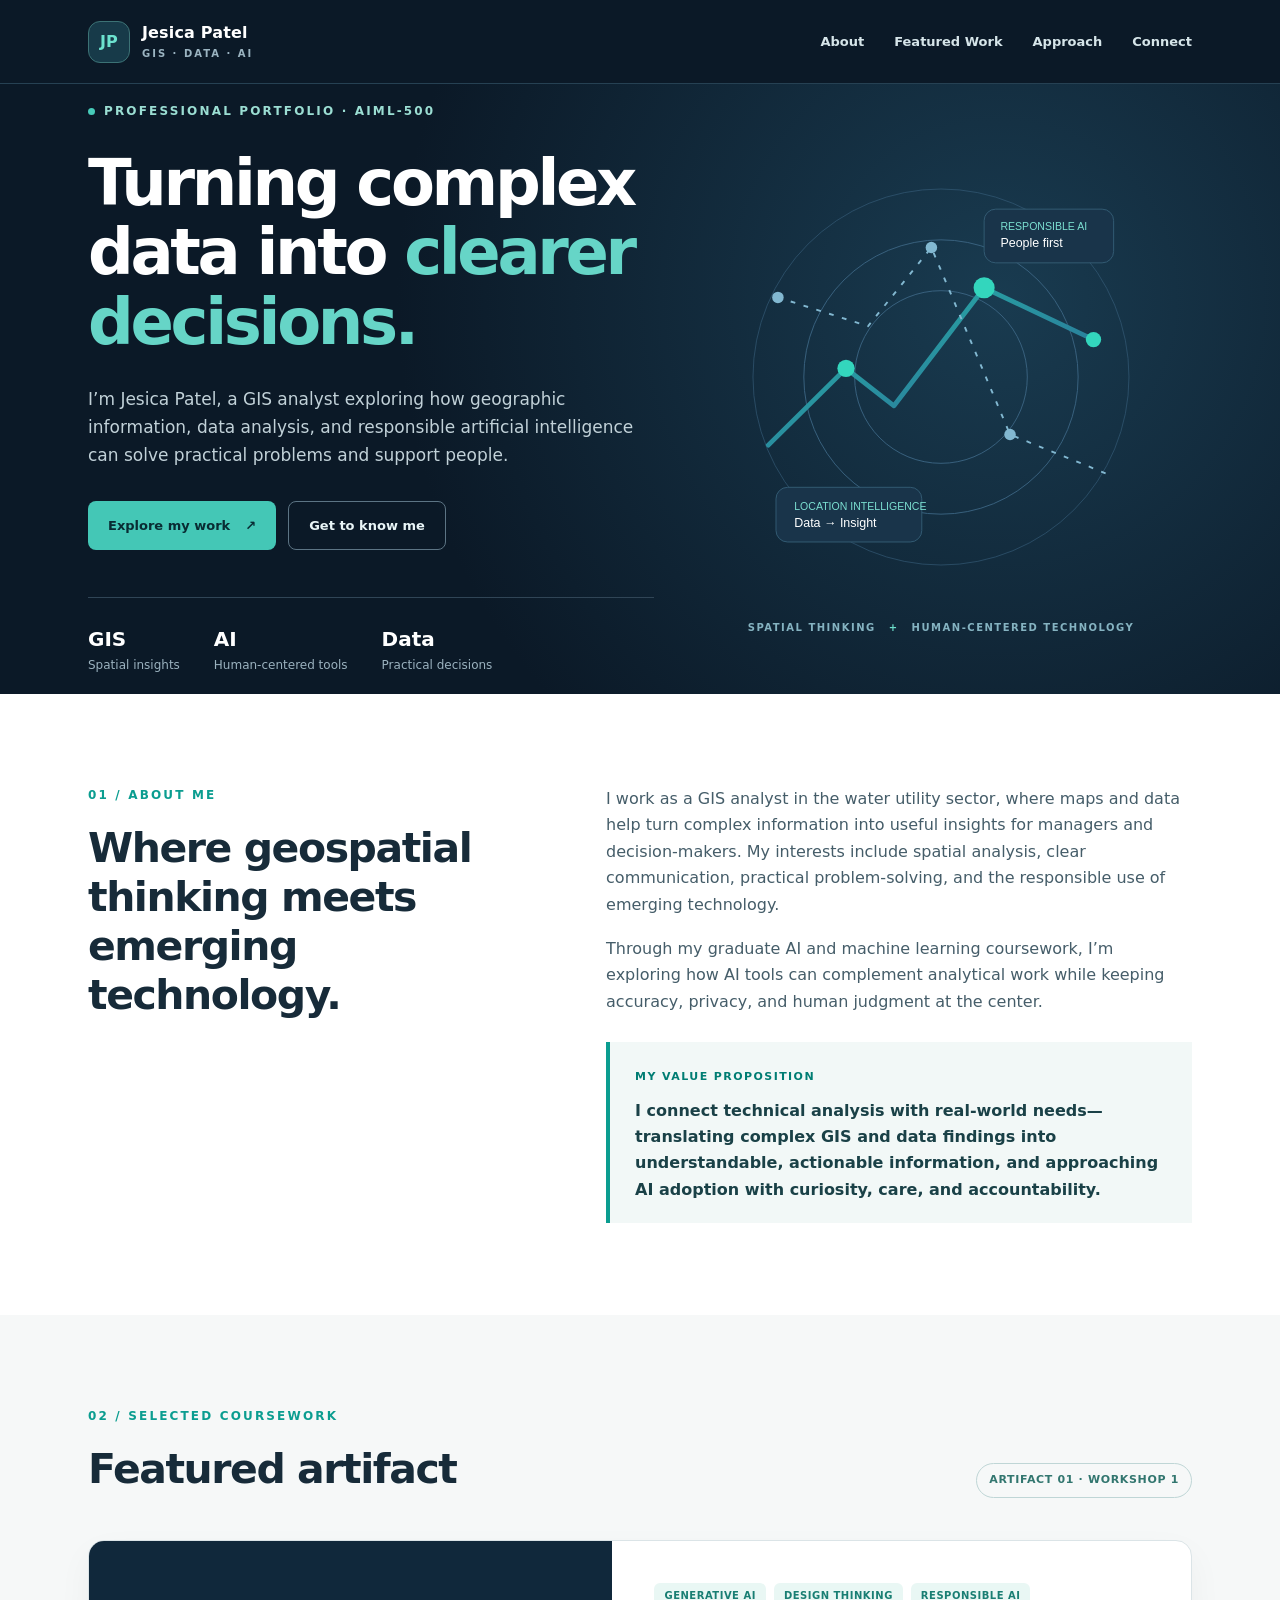
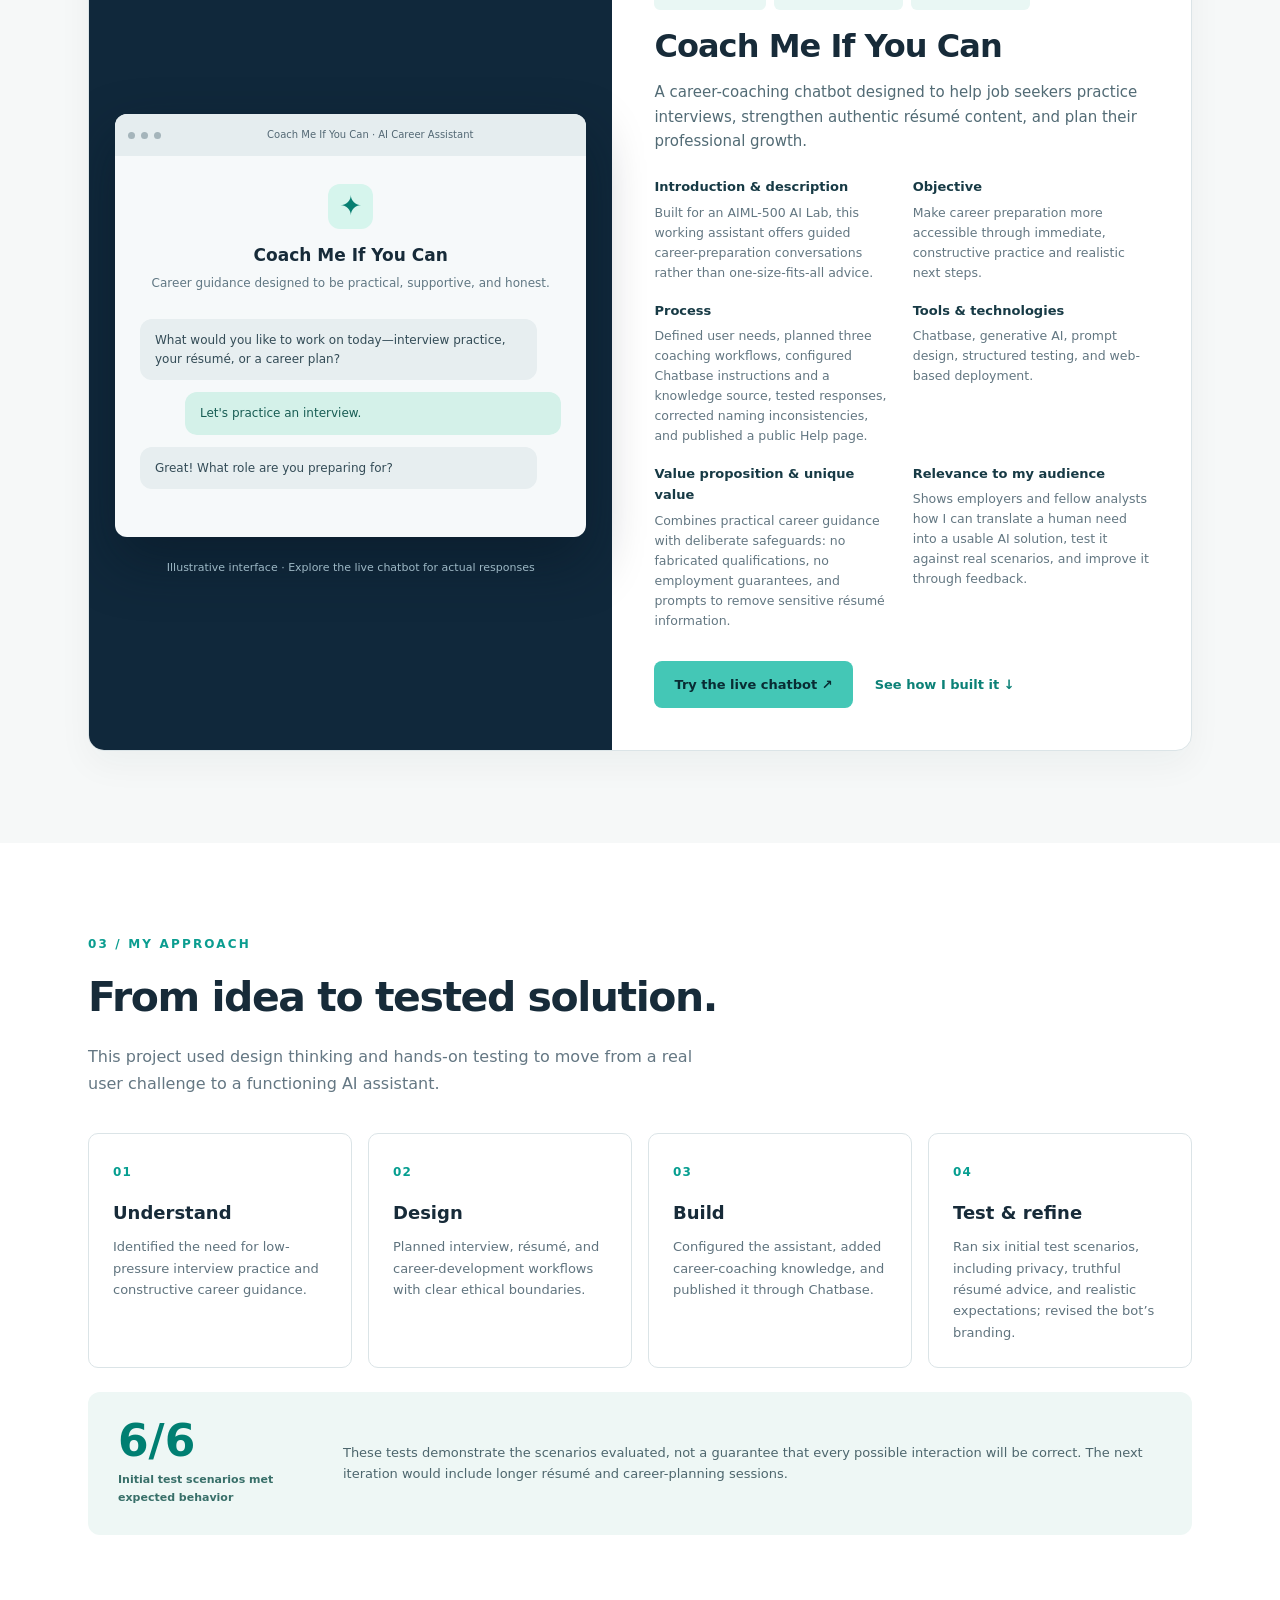
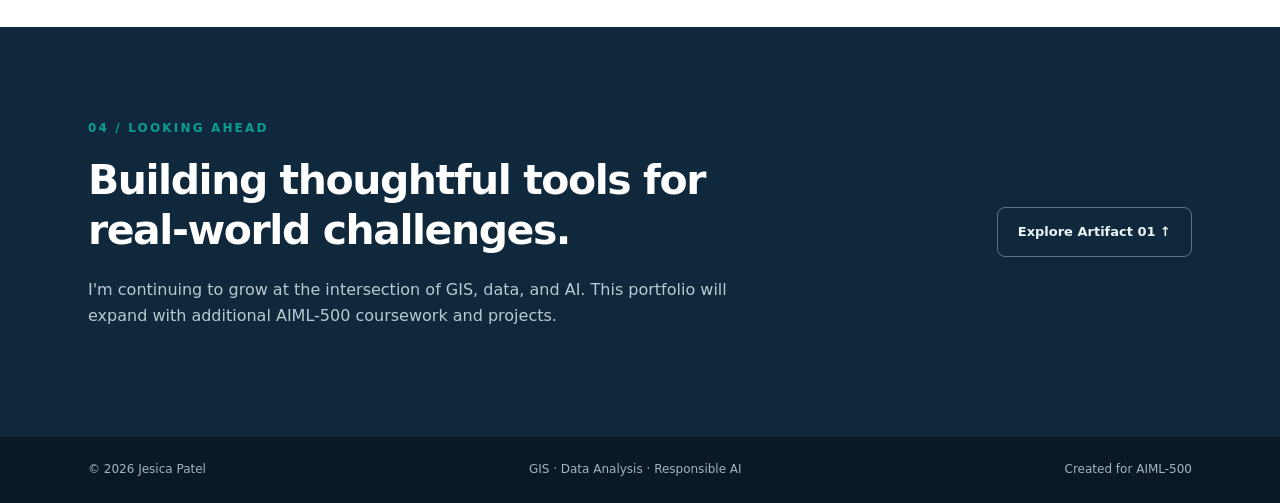
==== index.html @ cdadad2d "Add files via upload" ====
<!doctype html>
<html lang="en">
<head>
  <meta charset="utf-8" />
  <meta name="viewport" content="width=device-width, initial-scale=1" />
  <meta name="description" content="Jesica Patel's professional portfolio showcasing GIS, data analysis, and responsible AI projects." />
  <title>Jesica Patel | GIS & AI Portfolio</title>
  <link rel="stylesheet" href="styles.css" />
</head>
<body>
  <a class="skip" href="#main">Skip to content</a>
  <header class="site-header">
    <div class="container nav-wrap">
      <a class="brand" href="#home" aria-label="Jesica Patel home"><span class="brand-mark">JP</span><span>Jesica Patel<span class="brand-sub">GIS · DATA · AI</span></span></a>
      <nav aria-label="Main navigation"><a href="#about">About</a><a href="#work">Featured Work</a><a href="#approach">Approach</a><a href="#contact">Connect</a></nav>
    </div>
  </header>
  <main id="main">
    <section class="hero" id="home">
      <div class="container hero-grid">
        <div>
          <div class="eyebrow"><span class="dot"></span> PROFESSIONAL PORTFOLIO · AIML-500</div>
          <h1>Turning complex data into <em>clearer decisions.</em></h1>
          <p class="lead">I’m Jesica Patel, a GIS analyst exploring how geographic information, data analysis, and responsible artificial intelligence can solve practical problems and support people.</p>
          <div class="actions"><a class="btn primary" href="#work">Explore my work <span aria-hidden="true">↗</span></a><a class="btn ghost" href="#about">Get to know me</a></div>
          <div class="hero-stats"><div><strong>GIS</strong><span>Spatial insights</span></div><div><strong>AI</strong><span>Human-centered tools</span></div><div><strong>Data</strong><span>Practical decisions</span></div></div>
        </div>
        <div class="hero-art" aria-hidden="true">
          <svg viewBox="0 0 520 490" role="img"><defs><linearGradient id="g" x1="0" y1="0" x2="1" y2="1"><stop stop-color="#27b8a8"/><stop offset="1" stop-color="#2b6596"/></linearGradient></defs><circle cx="260" cy="245" r="196" fill="none" stroke="#3a6380" stroke-width="1" opacity=".6"/><circle cx="260" cy="245" r="143" fill="none" stroke="#3a6380" stroke-width="1"/><circle cx="260" cy="245" r="90" fill="none" stroke="#3a6380" stroke-width="1"/><path d="M80 316 L161 236 L211 275 L305 152 L419 206" fill="none" stroke="url(#g)" stroke-width="5" stroke-linecap="round" stroke-linejoin="round"/><path d="M90 162 L184 192 L250 110 L332 305 L438 348" fill="none" stroke="#82b8d1" stroke-width="2" stroke-dasharray="5 9"/><g fill="#33d6bd"><circle cx="161" cy="236" r="9"/><circle cx="305" cy="152" r="11"/><circle cx="419" cy="206" r="8"/></g><g fill="#82b8d1"><circle cx="90" cy="162" r="6"/><circle cx="250" cy="110" r="6"/><circle cx="332" cy="305" r="6"/></g><rect x="88" y="360" width="152" height="57" rx="12" fill="#19344a" stroke="#345c74"/><text x="107" y="384" fill="#7bdfd1" font-size="11" font-family="sans-serif">LOCATION INTELLIGENCE</text><text x="107" y="401" fill="#fff" font-size="13" font-family="sans-serif">Data → Insight</text><rect x="305" y="70" width="135" height="56" rx="12" fill="#19344a" stroke="#345c74"/><text x="322" y="92" fill="#7bdfd1" font-size="11" font-family="sans-serif">RESPONSIBLE AI</text><text x="322" y="109" fill="#fff" font-size="13" font-family="sans-serif">People first</text></svg>
          <div class="art-caption">SPATIAL THINKING <span>+</span> HUMAN-CENTERED TECHNOLOGY</div>
        </div>
      </div>
    </section>
    <section class="section about" id="about"><div class="container split"><div><p class="section-kicker">01 / ABOUT ME</p><h2>Where geospatial thinking meets emerging technology.</h2></div><div class="body-copy"><p>I work as a GIS analyst in the water utility sector, where maps and data help turn complex information into useful insights for managers and decision-makers. My interests include spatial analysis, clear communication, practical problem-solving, and the responsible use of emerging technology.</p><p>Through my graduate AI and machine learning coursework, I’m exploring how AI tools can complement analytical work while keeping accuracy, privacy, and human judgment at the center.</p><div class="value"><span>MY VALUE PROPOSITION</span><p>I connect technical analysis with real-world needs—translating complex GIS and data findings into understandable, actionable information, and approaching AI adoption with curiosity, care, and accountability.</p></div></div></div></section>
    <section class="section work" id="work"><div class="container"><p class="section-kicker">02 / SELECTED COURSEWORK</p><div class="section-heading"><h2>Featured artifact</h2><span class="small-pill">ARTIFACT 01 · WORKSHOP 1</span></div><article class="project"><div class="project-visual"><div class="project-browser"><div class="browser-bar"><i></i><i></i><i></i><span>Coach Me If You Can · AI Career Assistant</span></div><div class="chat-demo"><div class="bot-icon">✦</div><div class="chat-title">Coach Me If You Can</div><p>Career guidance designed to be practical, supportive, and honest.</p><div class="bubble bot">What would you like to work on today—interview practice, your résumé, or a career plan?</div><div class="bubble user">Let's practice an interview.</div><div class="bubble bot">Great! What role are you preparing for?</div></div></div><div class="visual-note">Illustrative interface · Explore the live chatbot for actual responses</div></div><div class="project-content"><div class="tags"><span>Generative AI</span><span>Design Thinking</span><span>Responsible AI</span></div><h3>Coach Me If You Can</h3><p class="project-lead">A career-coaching chatbot designed to help job seekers practice interviews, strengthen authentic résumé content, and plan their professional growth.</p><div class="details"><div><h4>Introduction & description</h4><p>Built for an AIML-500 AI Lab, this working assistant offers guided career-preparation conversations rather than one-size-fits-all advice.</p></div><div><h4>Objective</h4><p>Make career preparation more accessible through immediate, constructive practice and realistic next steps.</p></div><div><h4>Process</h4><p>Defined user needs, planned three coaching workflows, configured Chatbase instructions and a knowledge source, tested responses, corrected naming inconsistencies, and published a public Help page.</p></div><div><h4>Tools & technologies</h4><p>Chatbase, generative AI, prompt design, structured testing, and web-based deployment.</p></div><div><h4>Value proposition & unique value</h4><p>Combines practical career guidance with deliberate safeguards: no fabricated qualifications, no employment guarantees, and prompts to remove sensitive résumé information.</p></div><div><h4>Relevance to my audience</h4><p>Shows employers and fellow analysts how I can translate a human need into a usable AI solution, test it against real scenarios, and improve it through feedback.</p></div></div><div class="project-actions"><a class="btn primary" href="https://www.chatbase.co/HEnwsdvP9R_OY1_I5MzSU/help" target="_blank" rel="noopener noreferrer">Try the live chatbot ↗</a><a class="text-link" href="#approach">See how I built it ↓</a></div></div></article></div></section>
    <section class="section process" id="approach"><div class="container"><p class="section-kicker">03 / MY APPROACH</p><h2>From idea to tested solution.</h2><p class="intro">This project used design thinking and hands-on testing to move from a real user challenge to a functioning AI assistant.</p><div class="steps"><div><b>01</b><h3>Understand</h3><p>Identified the need for low-pressure interview practice and constructive career guidance.</p></div><div><b>02</b><h3>Design</h3><p>Planned interview, résumé, and career-development workflows with clear ethical boundaries.</p></div><div><b>03</b><h3>Build</h3><p>Configured the assistant, added career-coaching knowledge, and published it through Chatbase.</p></div><div><b>04</b><h3>Test & refine</h3><p>Ran six initial test scenarios, including privacy, truthful résumé advice, and realistic expectations; revised the bot’s branding.</p></div></div><div class="outcome"><div><span class="outcome-number">6/6</span><span class="outcome-label">Initial test scenarios met expected behavior</span></div><p>These tests demonstrate the scenarios evaluated, not a guarantee that every possible interaction will be correct. The next iteration would include longer résumé and career-planning sessions.</p></div></div></section>
    <section class="section contact" id="contact"><div class="container contact-inner"><div><p class="section-kicker">04 / LOOKING AHEAD</p><h2>Building thoughtful tools for real-world challenges.</h2><p>I'm continuing to grow at the intersection of GIS, data, and AI. This portfolio will expand with additional AIML-500 coursework and projects.</p></div><a class="btn ghost light" href="#work">Explore Artifact 01 ↑</a></div></section>
  </main>
  <footer><div class="container footer-inner"><span>© <span id="year">2026</span> Jesica Patel</span><span>GIS · Data Analysis · Responsible AI</span><span>Created for AIML-500</span></div></footer>
  <script src="script.js"></script>
</body>
</html>
---- styles.css ----
:root{--navy:#0b1927;--navy2:#11283a;--ink:#172b39;--muted:#61717c;--teal:#0b9d90;--paper:#f6f8f8;--line:#dbe4e7}*{box-sizing:border-box}html{scroll-behavior:smooth}body{margin:0;font-family:Inter,ui-sans-serif,system-ui,-apple-system,"Segoe UI",sans-serif;color:var(--ink);background:#fff;line-height:1.65}a{color:inherit}a:focus-visible{outline:3px solid #28bfae;outline-offset:4px}.container{max-width:1160px;margin:auto;padding:0 28px}.skip{position:absolute;top:-80px;left:20px;background:#fff;padding:12px;z-index:20}.skip:focus{top:15px}.site-header{background:var(--navy);border-bottom:1px solid #264153;position:sticky;top:0;z-index:10}.nav-wrap{min-height:83px;display:flex;align-items:center;justify-content:space-between;gap:20px}.brand{display:flex;align-items:center;gap:12px;color:#fff;text-decoration:none;font-size:16px;font-weight:750;letter-spacing:.01em;line-height:1.1}.brand-mark{display:grid;place-items:center;width:42px;height:42px;background:#173a49;border:1px solid #3c7275;border-radius:12px;color:#6ce2cf}.brand-sub{display:block;color:#9bb4c1;font-size:10px;letter-spacing:.2em;margin-top:7px}.site-header nav{display:flex;gap:30px}.site-header nav a{color:#d6e5e9;text-decoration:none;font-size:13px;font-weight:600}.site-header nav a:hover{color:#62d7c8}.hero{background:radial-gradient(circle at 78% 35%,#193b50 0%,#0b1927 56%);color:white;overflow:hidden}.hero-grid{display:grid;grid-template-columns:1.06fr .94fr;align-items:center;min-height:610px;gap:36px}.eyebrow,.section-kicker{font-size:12px;font-weight:800;letter-spacing:.18em}.eyebrow{color:#9bded3;display:flex;align-items:center;gap:9px}.dot{width:7px;height:7px;background:#47cbb9;border-radius:50%}.hero h1{font-size:clamp(40px,5vw,68px);letter-spacing:-.052em;line-height:1.09;max-width:670px;margin:27px 0}.hero h1 em{font-style:normal;color:#66d5c7}.lead{font-size:17px;color:#c1d1d8;max-width:580px}.actions{display:flex;flex-wrap:wrap;gap:12px;margin:32px 0 47px}.btn{display:inline-flex;align-items:center;justify-content:center;gap:15px;padding:13px 20px;border-radius:8px;text-decoration:none;font-size:13px;font-weight:800;transition:transform .2s,background .2s}.btn:hover{transform:translateY(-2px)}.primary{background:#44c7b6;color:#092c33}.primary:hover{background:#6fe0d0}.ghost{border:1px solid #5c7484;color:#e9f5f7}.ghost:hover{background:#1d3a4b}.hero-stats{display:flex;gap:34px;border-top:1px solid #304556;padding-top:25px}.hero-stats div{display:flex;flex-direction:column}.hero-stats strong{font-size:20px;color:#fff}.hero-stats span{color:#9bb2bf;font-size:12px}.hero-art{position:relative}.hero-art svg{width:100%;max-height:470px}.art-caption{color:#85b3c1;text-align:center;font-size:10px;letter-spacing:.15em;font-weight:800}.art-caption span{color:#6cddca;margin:0 8px}.section{padding:92px 0}.section-kicker{color:var(--teal);margin:0 0 18px}.section h2{font-size:clamp(30px,3.2vw,44px);line-height:1.2;letter-spacing:-.035em;margin:0 0 22px}.split{display:grid;grid-template-columns:.85fr 1.15fr;gap:85px}.body-copy p{margin:0 0 18px;color:#455d69}.value{border-left:4px solid var(--teal);background:#f2f8f7;padding:20px 25px;margin-top:27px}.value span{font-size:11px;color:#007d73;font-weight:800;letter-spacing:.13em}.value p{font-size:16px;color:#1a4147;font-weight:600;margin:9px 0 0}.work{background:var(--paper)}.section-heading{display:flex;align-items:center;justify-content:space-between;gap:20px;margin-bottom:24px}.small-pill{border:1px solid #bfd6d6;border-radius:100px;padding:7px 12px;font-size:11px;font-weight:800;color:#32766f;letter-spacing:.06em}.project{display:grid;grid-template-columns:.95fr 1.05fr;background:white;border:1px solid var(--line);border-radius:16px;overflow:hidden;box-shadow:0 14px 35px rgba(16,44,57,.045)}.project-visual{background:#10283b;padding:45px 26px;display:flex;flex-direction:column;justify-content:center}.project-browser{background:#f6f9fa;border-radius:12px;overflow:hidden;box-shadow:0 24px 55px #06152277}.browser-bar{background:#e5edef;display:flex;align-items:center;gap:6px;padding:13px}.browser-bar i{width:7px;height:7px;border-radius:50%;background:#a5b5bb}.browser-bar span{margin:auto;font-size:10px;color:#536874}.chat-demo{padding:28px 25px 36px}.bot-icon{background:#d6f5ed;color:#087f72;border-radius:12px;width:45px;height:45px;display:grid;place-items:center;font-size:27px;margin:auto}.chat-title{text-align:center;font-weight:800;font-size:17px;margin-top:12px}.chat-demo>p{text-align:center;font-size:12px;color:#607783;margin:5px 0 25px}.bubble{font-size:12px;line-height:1.55;padding:12px 15px;border-radius:12px;margin-bottom:12px;max-width:95%}.bubble.bot{background:#e7eef0;color:#334b56;margin-right:24px}.bubble.user{background:#d4f1e9;color:#185d54;margin-left:45px}.visual-note{font-size:11px;text-align:center;color:#9db8c5;margin-top:22px}.project-content{padding:42px}.tags{display:flex;flex-wrap:wrap;gap:8px}.tags span{background:#e9f7f4;color:#197e73;padding:5px 10px;border-radius:6px;font-size:10px;font-weight:800;text-transform:uppercase;letter-spacing:.05em}.project h3{font-size:32px;line-height:1.2;margin:17px 0 10px;letter-spacing:-.03em}.project-lead{font-size:15px;color:#526b75}.details{display:grid;grid-template-columns:1fr 1fr;gap:17px 22px;margin:22px 0 30px}.details h4{font-size:13px;margin:0 0 5px;color:#173a45}.details p{font-size:12.5px;line-height:1.6;margin:0;color:#637782}.project-actions{display:flex;align-items:center;gap:22px;flex-wrap:wrap}.text-link{color:#0c8177;font-size:13px;font-weight:800;text-decoration:none}.process{background:#fff}.intro{color:#647783;max-width:640px;margin-bottom:36px}.steps{display:grid;grid-template-columns:repeat(4,1fr);gap:16px}.steps>div{border:1px solid var(--line);border-radius:10px;padding:24px}.steps b{font-size:12px;color:#069e90;letter-spacing:.1em}.steps h3{font-size:18px;margin:14px 0 8px}.steps p{font-size:13px;color:#5f737e;margin:0}.outcome{margin-top:24px;background:#eef7f5;padding:27px 30px;border-radius:12px;display:flex;gap:45px;align-items:center}.outcome>div{min-width:165px;display:flex;flex-direction:column}.outcome-number{font-size:44px;font-weight:850;color:#007f72;line-height:1}.outcome-label{font-size:11px;color:#386f69;font-weight:700;margin-top:8px}.outcome p{margin:0;color:#4d666d;font-size:13px}.contact{background:#10283b;color:#fff}.contact-inner{display:flex;justify-content:space-between;gap:35px;align-items:center}.contact h2{max-width:620px}.contact p:not(.section-kicker){max-width:670px;color:#b6cad4}.light{white-space:nowrap}footer{background:#0b1927;color:#9fb5c0;padding:23px 0;font-size:12px}.footer-inner{display:flex;justify-content:space-between;gap:20px}@media(max-width:950px){.hero-grid,.split,.project{grid-template-columns:1fr}.hero-grid{padding-top:75px;padding-bottom:60px}.hero-art{max-width:550px;margin:auto}.split{gap:20px}.project-visual{min-height:440px}.steps{grid-template-columns:repeat(2,1fr)}}@media(max-width:600px){.container{padding:0 20px}.nav-wrap{flex-direction:column;align-items:flex-start;padding-top:15px;padding-bottom:15px;gap:13px}.site-header nav{gap:17px;flex-wrap:wrap}.site-header nav a{font-size:12px}.hero-grid{padding-top:60px}.hero-stats{gap:20px}.section{padding:65px 0}.section-heading{align-items:flex-start;flex-direction:column}.project-content{padding:27px 22px}.project-visual{padding:30px 16px}.details,.steps{grid-template-columns:1fr}.outcome,.contact-inner{flex-direction:column;align-items:flex-start;gap:16px}.footer-inner{flex-direction:column;gap:5px}.hero-art svg{max-height:320px}}
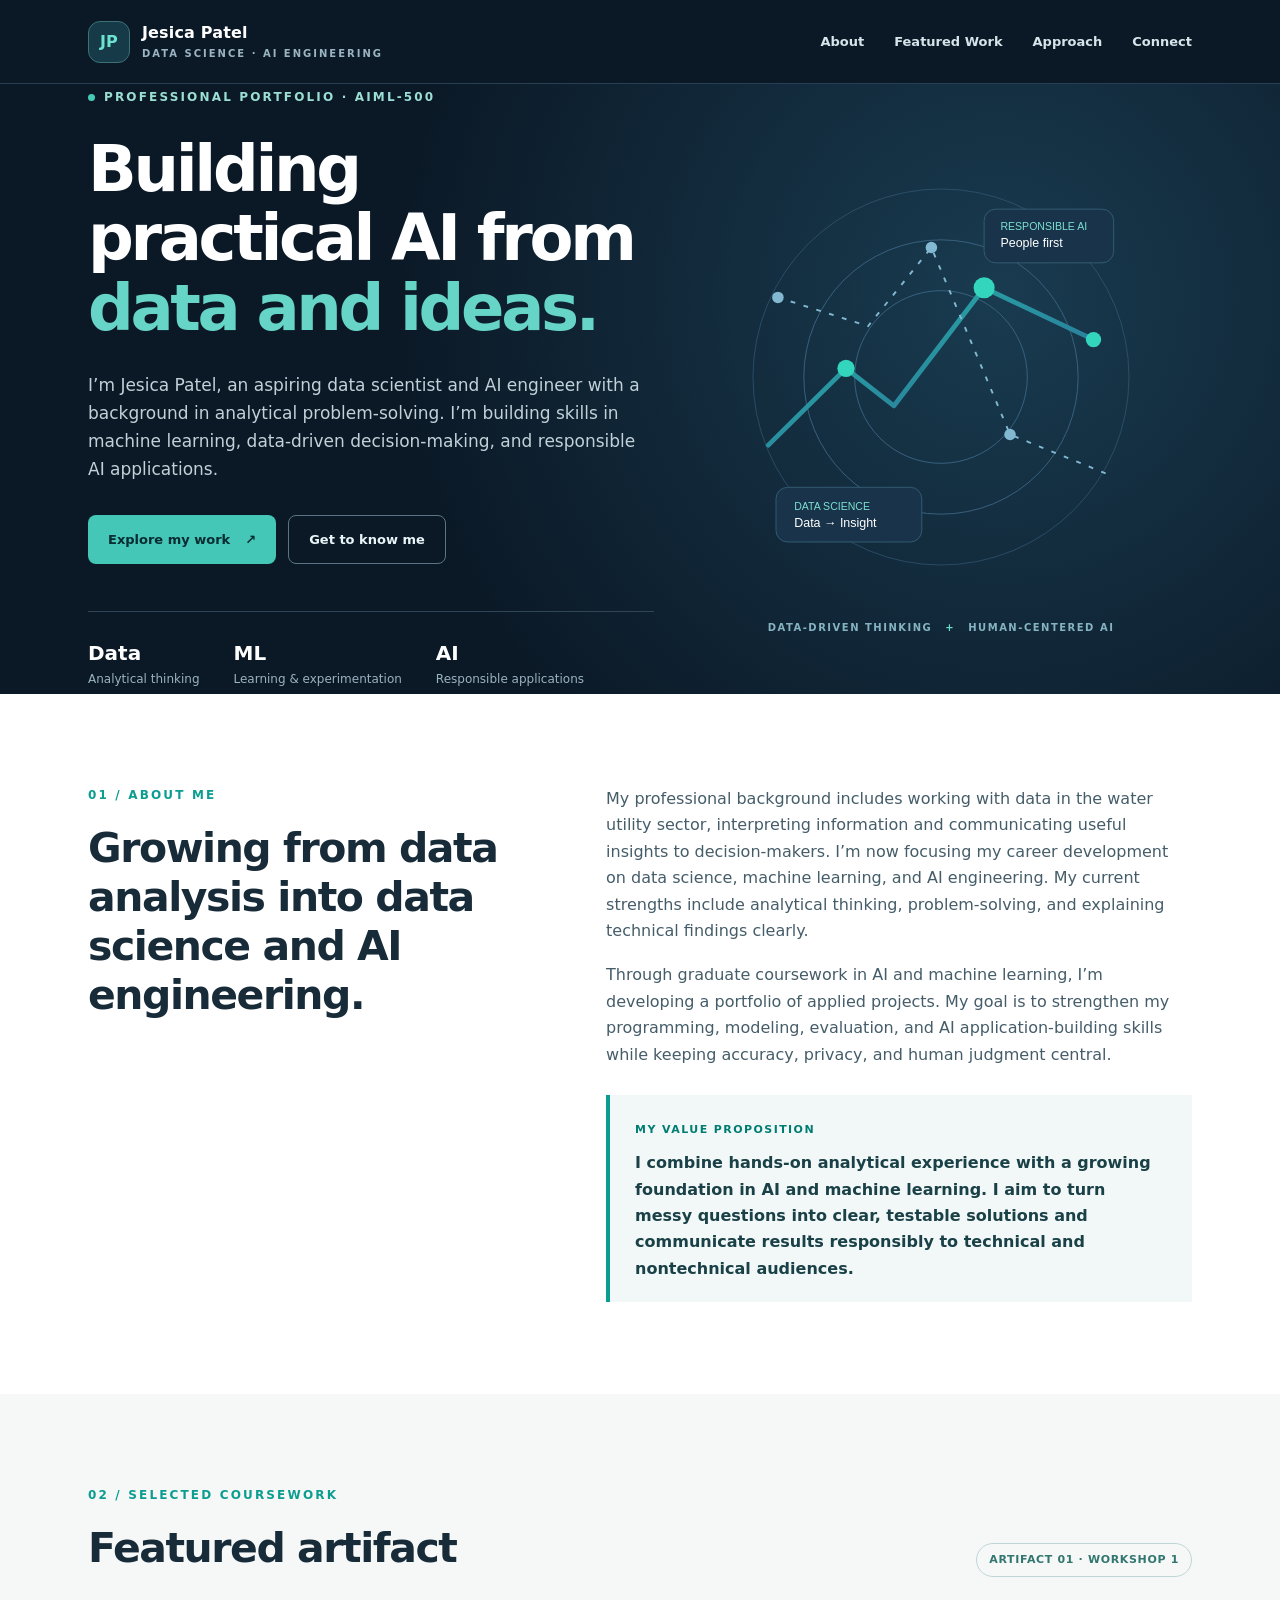
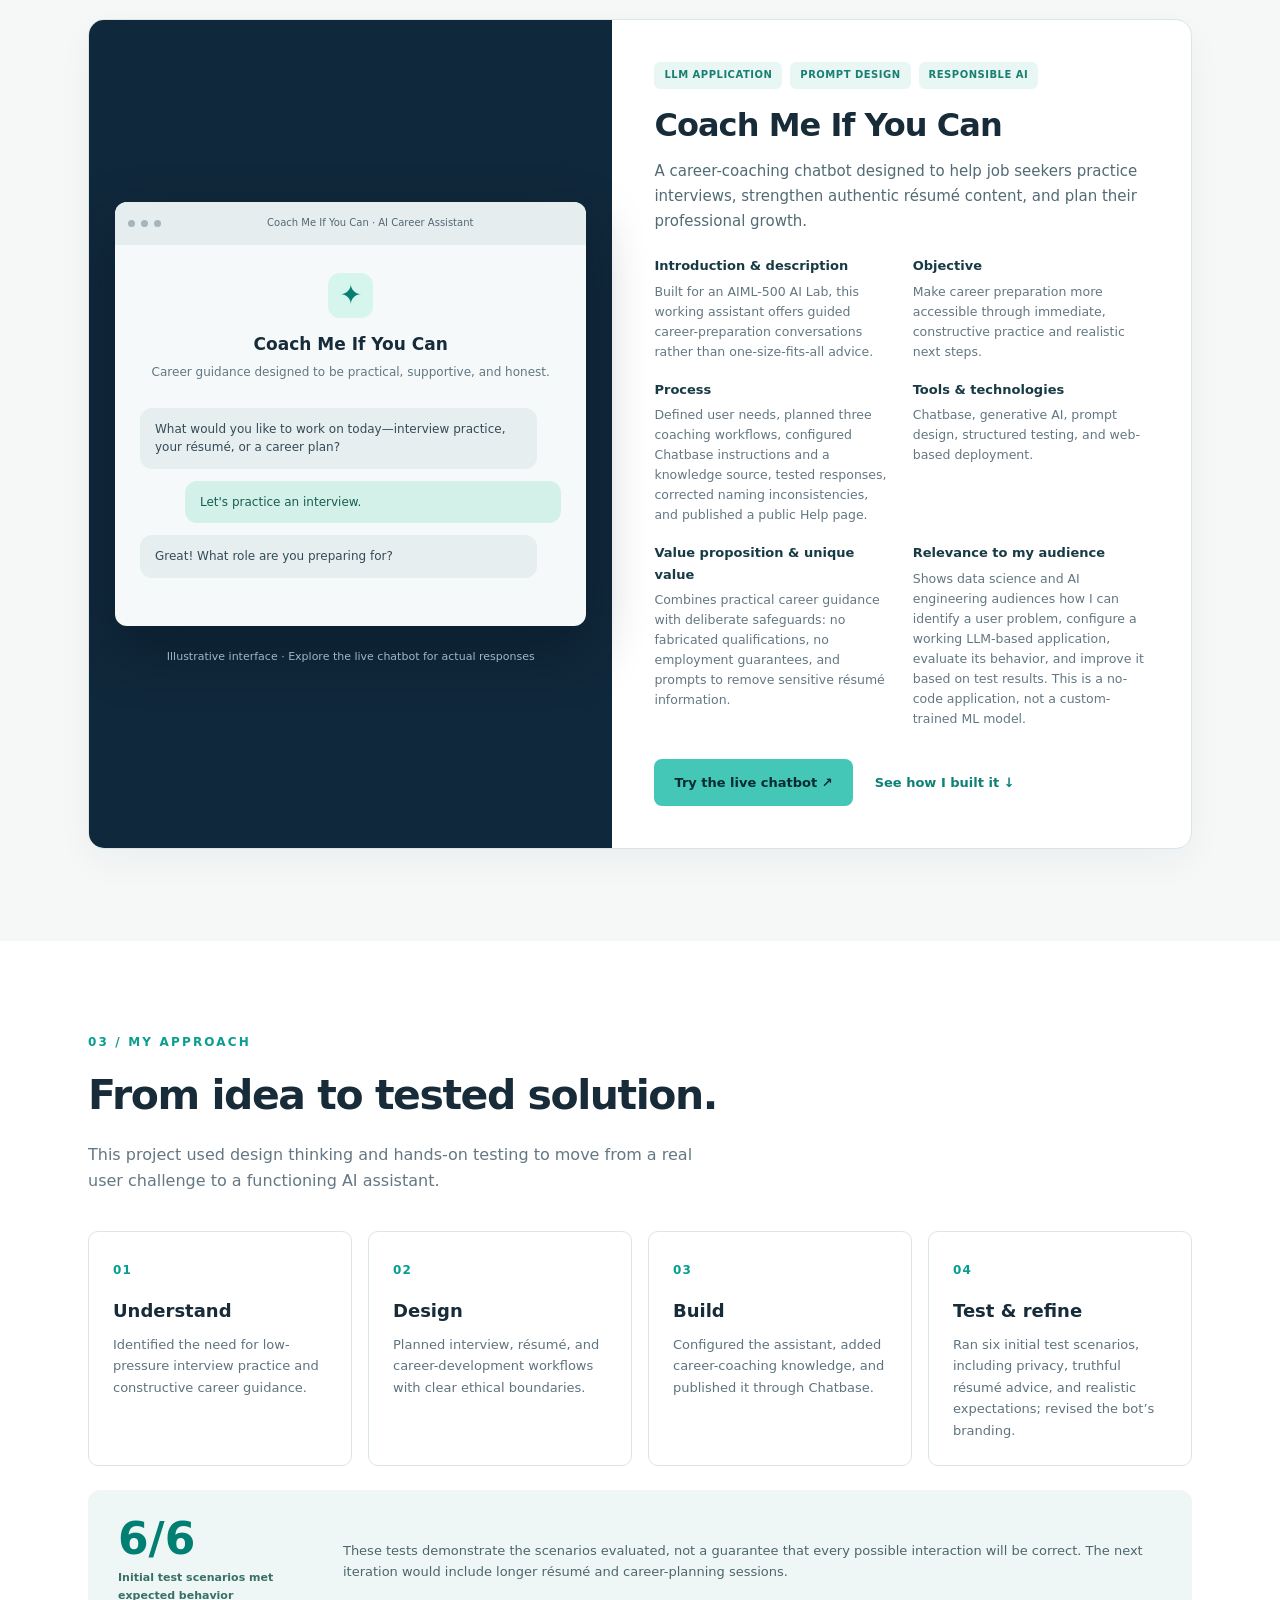
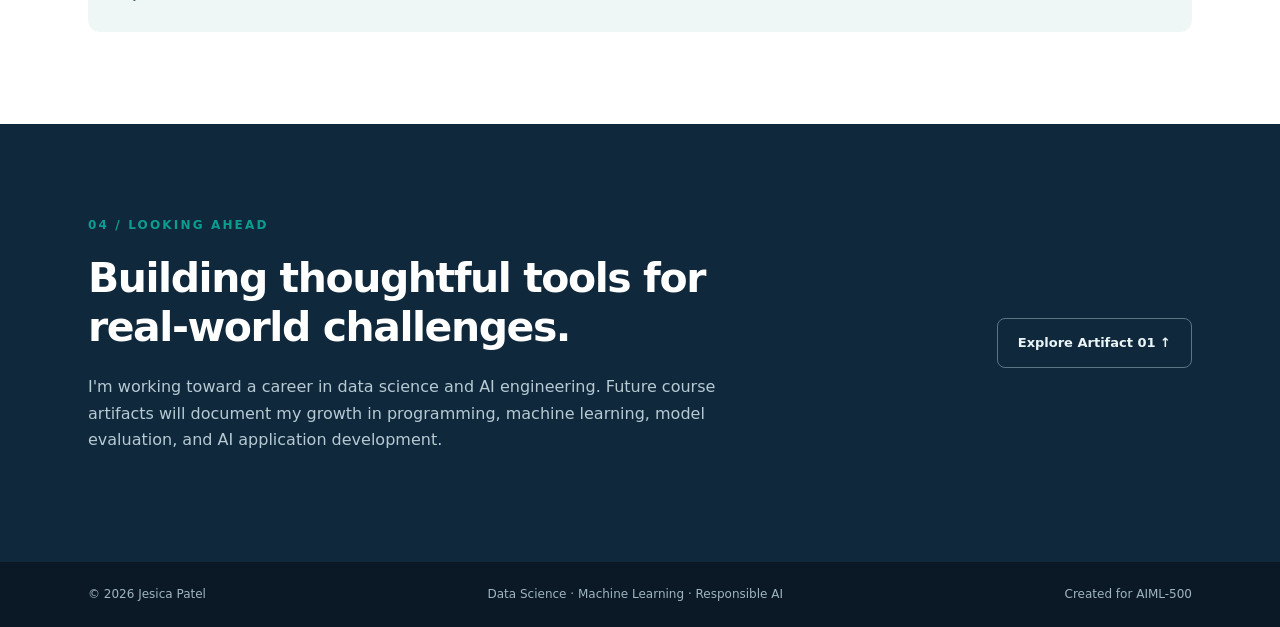
==== commit d065d9d7: "Add files via upload" ====
--- a/index.html
+++ b/index.html
@@ -3,15 +3,15 @@
 <head>
   <meta charset="utf-8" />
   <meta name="viewport" content="width=device-width, initial-scale=1" />
-  <meta name="description" content="Jesica Patel's professional portfolio showcasing GIS, data analysis, and responsible AI projects." />
-  <title>Jesica Patel | GIS & AI Portfolio</title>
+  <meta name="description" content="Jesica Patel's professional portfolio showcasing data science, machine learning, and responsible AI projects." />
+  <title>Jesica Patel | Data Science & AI Portfolio</title>
   <link rel="stylesheet" href="styles.css" />
 </head>
 <body>
   <a class="skip" href="#main">Skip to content</a>
   <header class="site-header">
     <div class="container nav-wrap">
-      <a class="brand" href="#home" aria-label="Jesica Patel home"><span class="brand-mark">JP</span><span>Jesica Patel<span class="brand-sub">GIS · DATA · AI</span></span></a>
+      <a class="brand" href="#home" aria-label="Jesica Patel home"><span class="brand-mark">JP</span><span>Jesica Patel<span class="brand-sub">DATA SCIENCE · AI ENGINEERING</span></span></a>
       <nav aria-label="Main navigation"><a href="#about">About</a><a href="#work">Featured Work</a><a href="#approach">Approach</a><a href="#contact">Connect</a></nav>
     </div>
   </header>
@@ -20,23 +20,23 @@
       <div class="container hero-grid">
         <div>
           <div class="eyebrow"><span class="dot"></span> PROFESSIONAL PORTFOLIO · AIML-500</div>
-          <h1>Turning complex data into <em>clearer decisions.</em></h1>
-          <p class="lead">I’m Jesica Patel, a GIS analyst exploring how geographic information, data analysis, and responsible artificial intelligence can solve practical problems and support people.</p>
+          <h1>Building practical AI from <em>data and ideas.</em></h1>
+          <p class="lead">I’m Jesica Patel, an aspiring data scientist and AI engineer with a background in analytical problem-solving. I’m building skills in machine learning, data-driven decision-making, and responsible AI applications.</p>
           <div class="actions"><a class="btn primary" href="#work">Explore my work <span aria-hidden="true">↗</span></a><a class="btn ghost" href="#about">Get to know me</a></div>
-          <div class="hero-stats"><div><strong>GIS</strong><span>Spatial insights</span></div><div><strong>AI</strong><span>Human-centered tools</span></div><div><strong>Data</strong><span>Practical decisions</span></div></div>
+          <div class="hero-stats"><div><strong>Data</strong><span>Analytical thinking</span></div><div><strong>ML</strong><span>Learning & experimentation</span></div><div><strong>AI</strong><span>Responsible applications</span></div></div>
         </div>
         <div class="hero-art" aria-hidden="true">
-          <svg viewBox="0 0 520 490" role="img"><defs><linearGradient id="g" x1="0" y1="0" x2="1" y2="1"><stop stop-color="#27b8a8"/><stop offset="1" stop-color="#2b6596"/></linearGradient></defs><circle cx="260" cy="245" r="196" fill="none" stroke="#3a6380" stroke-width="1" opacity=".6"/><circle cx="260" cy="245" r="143" fill="none" stroke="#3a6380" stroke-width="1"/><circle cx="260" cy="245" r="90" fill="none" stroke="#3a6380" stroke-width="1"/><path d="M80 316 L161 236 L211 275 L305 152 L419 206" fill="none" stroke="url(#g)" stroke-width="5" stroke-linecap="round" stroke-linejoin="round"/><path d="M90 162 L184 192 L250 110 L332 305 L438 348" fill="none" stroke="#82b8d1" stroke-width="2" stroke-dasharray="5 9"/><g fill="#33d6bd"><circle cx="161" cy="236" r="9"/><circle cx="305" cy="152" r="11"/><circle cx="419" cy="206" r="8"/></g><g fill="#82b8d1"><circle cx="90" cy="162" r="6"/><circle cx="250" cy="110" r="6"/><circle cx="332" cy="305" r="6"/></g><rect x="88" y="360" width="152" height="57" rx="12" fill="#19344a" stroke="#345c74"/><text x="107" y="384" fill="#7bdfd1" font-size="11" font-family="sans-serif">LOCATION INTELLIGENCE</text><text x="107" y="401" fill="#fff" font-size="13" font-family="sans-serif">Data → Insight</text><rect x="305" y="70" width="135" height="56" rx="12" fill="#19344a" stroke="#345c74"/><text x="322" y="92" fill="#7bdfd1" font-size="11" font-family="sans-serif">RESPONSIBLE AI</text><text x="322" y="109" fill="#fff" font-size="13" font-family="sans-serif">People first</text></svg>
-          <div class="art-caption">SPATIAL THINKING <span>+</span> HUMAN-CENTERED TECHNOLOGY</div>
+          <svg viewBox="0 0 520 490" role="img"><defs><linearGradient id="g" x1="0" y1="0" x2="1" y2="1"><stop stop-color="#27b8a8"/><stop offset="1" stop-color="#2b6596"/></linearGradient></defs><circle cx="260" cy="245" r="196" fill="none" stroke="#3a6380" stroke-width="1" opacity=".6"/><circle cx="260" cy="245" r="143" fill="none" stroke="#3a6380" stroke-width="1"/><circle cx="260" cy="245" r="90" fill="none" stroke="#3a6380" stroke-width="1"/><path d="M80 316 L161 236 L211 275 L305 152 L419 206" fill="none" stroke="url(#g)" stroke-width="5" stroke-linecap="round" stroke-linejoin="round"/><path d="M90 162 L184 192 L250 110 L332 305 L438 348" fill="none" stroke="#82b8d1" stroke-width="2" stroke-dasharray="5 9"/><g fill="#33d6bd"><circle cx="161" cy="236" r="9"/><circle cx="305" cy="152" r="11"/><circle cx="419" cy="206" r="8"/></g><g fill="#82b8d1"><circle cx="90" cy="162" r="6"/><circle cx="250" cy="110" r="6"/><circle cx="332" cy="305" r="6"/></g><rect x="88" y="360" width="152" height="57" rx="12" fill="#19344a" stroke="#345c74"/><text x="107" y="384" fill="#7bdfd1" font-size="11" font-family="sans-serif">DATA SCIENCE</text><text x="107" y="401" fill="#fff" font-size="13" font-family="sans-serif">Data → Insight</text><rect x="305" y="70" width="135" height="56" rx="12" fill="#19344a" stroke="#345c74"/><text x="322" y="92" fill="#7bdfd1" font-size="11" font-family="sans-serif">RESPONSIBLE AI</text><text x="322" y="109" fill="#fff" font-size="13" font-family="sans-serif">People first</text></svg>
+          <div class="art-caption">DATA-DRIVEN THINKING <span>+</span> HUMAN-CENTERED AI</div>
         </div>
       </div>
     </section>
-    <section class="section about" id="about"><div class="container split"><div><p class="section-kicker">01 / ABOUT ME</p><h2>Where geospatial thinking meets emerging technology.</h2></div><div class="body-copy"><p>I work as a GIS analyst in the water utility sector, where maps and data help turn complex information into useful insights for managers and decision-makers. My interests include spatial analysis, clear communication, practical problem-solving, and the responsible use of emerging technology.</p><p>Through my graduate AI and machine learning coursework, I’m exploring how AI tools can complement analytical work while keeping accuracy, privacy, and human judgment at the center.</p><div class="value"><span>MY VALUE PROPOSITION</span><p>I connect technical analysis with real-world needs—translating complex GIS and data findings into understandable, actionable information, and approaching AI adoption with curiosity, care, and accountability.</p></div></div></div></section>
-    <section class="section work" id="work"><div class="container"><p class="section-kicker">02 / SELECTED COURSEWORK</p><div class="section-heading"><h2>Featured artifact</h2><span class="small-pill">ARTIFACT 01 · WORKSHOP 1</span></div><article class="project"><div class="project-visual"><div class="project-browser"><div class="browser-bar"><i></i><i></i><i></i><span>Coach Me If You Can · AI Career Assistant</span></div><div class="chat-demo"><div class="bot-icon">✦</div><div class="chat-title">Coach Me If You Can</div><p>Career guidance designed to be practical, supportive, and honest.</p><div class="bubble bot">What would you like to work on today—interview practice, your résumé, or a career plan?</div><div class="bubble user">Let's practice an interview.</div><div class="bubble bot">Great! What role are you preparing for?</div></div></div><div class="visual-note">Illustrative interface · Explore the live chatbot for actual responses</div></div><div class="project-content"><div class="tags"><span>Generative AI</span><span>Design Thinking</span><span>Responsible AI</span></div><h3>Coach Me If You Can</h3><p class="project-lead">A career-coaching chatbot designed to help job seekers practice interviews, strengthen authentic résumé content, and plan their professional growth.</p><div class="details"><div><h4>Introduction & description</h4><p>Built for an AIML-500 AI Lab, this working assistant offers guided career-preparation conversations rather than one-size-fits-all advice.</p></div><div><h4>Objective</h4><p>Make career preparation more accessible through immediate, constructive practice and realistic next steps.</p></div><div><h4>Process</h4><p>Defined user needs, planned three coaching workflows, configured Chatbase instructions and a knowledge source, tested responses, corrected naming inconsistencies, and published a public Help page.</p></div><div><h4>Tools & technologies</h4><p>Chatbase, generative AI, prompt design, structured testing, and web-based deployment.</p></div><div><h4>Value proposition & unique value</h4><p>Combines practical career guidance with deliberate safeguards: no fabricated qualifications, no employment guarantees, and prompts to remove sensitive résumé information.</p></div><div><h4>Relevance to my audience</h4><p>Shows employers and fellow analysts how I can translate a human need into a usable AI solution, test it against real scenarios, and improve it through feedback.</p></div></div><div class="project-actions"><a class="btn primary" href="https://www.chatbase.co/HEnwsdvP9R_OY1_I5MzSU/help" target="_blank" rel="noopener noreferrer">Try the live chatbot ↗</a><a class="text-link" href="#approach">See how I built it ↓</a></div></div></article></div></section>
+    <section class="section about" id="about"><div class="container split"><div><p class="section-kicker">01 / ABOUT ME</p><h2>Growing from data analysis into data science and AI engineering.</h2></div><div class="body-copy"><p>My professional background includes working with data in the water utility sector, interpreting information and communicating useful insights to decision-makers. I’m now focusing my career development on data science, machine learning, and AI engineering. My current strengths include analytical thinking, problem-solving, and explaining technical findings clearly.</p><p>Through graduate coursework in AI and machine learning, I’m developing a portfolio of applied projects. My goal is to strengthen my programming, modeling, evaluation, and AI application-building skills while keeping accuracy, privacy, and human judgment central.</p><div class="value"><span>MY VALUE PROPOSITION</span><p>I combine hands-on analytical experience with a growing foundation in AI and machine learning. I aim to turn messy questions into clear, testable solutions and communicate results responsibly to technical and nontechnical audiences.</p></div></div></div></section>
+    <section class="section work" id="work"><div class="container"><p class="section-kicker">02 / SELECTED COURSEWORK</p><div class="section-heading"><h2>Featured artifact</h2><span class="small-pill">ARTIFACT 01 · WORKSHOP 1</span></div><article class="project"><div class="project-visual"><div class="project-browser"><div class="browser-bar"><i></i><i></i><i></i><span>Coach Me If You Can · AI Career Assistant</span></div><div class="chat-demo"><div class="bot-icon">✦</div><div class="chat-title">Coach Me If You Can</div><p>Career guidance designed to be practical, supportive, and honest.</p><div class="bubble bot">What would you like to work on today—interview practice, your résumé, or a career plan?</div><div class="bubble user">Let's practice an interview.</div><div class="bubble bot">Great! What role are you preparing for?</div></div></div><div class="visual-note">Illustrative interface · Explore the live chatbot for actual responses</div></div><div class="project-content"><div class="tags"><span>LLM Application</span><span>Prompt Design</span><span>Responsible AI</span></div><h3>Coach Me If You Can</h3><p class="project-lead">A career-coaching chatbot designed to help job seekers practice interviews, strengthen authentic résumé content, and plan their professional growth.</p><div class="details"><div><h4>Introduction & description</h4><p>Built for an AIML-500 AI Lab, this working assistant offers guided career-preparation conversations rather than one-size-fits-all advice.</p></div><div><h4>Objective</h4><p>Make career preparation more accessible through immediate, constructive practice and realistic next steps.</p></div><div><h4>Process</h4><p>Defined user needs, planned three coaching workflows, configured Chatbase instructions and a knowledge source, tested responses, corrected naming inconsistencies, and published a public Help page.</p></div><div><h4>Tools & technologies</h4><p>Chatbase, generative AI, prompt design, structured testing, and web-based deployment.</p></div><div><h4>Value proposition & unique value</h4><p>Combines practical career guidance with deliberate safeguards: no fabricated qualifications, no employment guarantees, and prompts to remove sensitive résumé information.</p></div><div><h4>Relevance to my audience</h4><p>Shows data science and AI engineering audiences how I can identify a user problem, configure a working LLM-based application, evaluate its behavior, and improve it based on test results. This is a no-code application, not a custom-trained ML model.</p></div></div><div class="project-actions"><a class="btn primary" href="https://www.chatbase.co/HEnwsdvP9R_OY1_I5MzSU/help" target="_blank" rel="noopener noreferrer">Try the live chatbot ↗</a><a class="text-link" href="#approach">See how I built it ↓</a></div></div></article></div></section>
     <section class="section process" id="approach"><div class="container"><p class="section-kicker">03 / MY APPROACH</p><h2>From idea to tested solution.</h2><p class="intro">This project used design thinking and hands-on testing to move from a real user challenge to a functioning AI assistant.</p><div class="steps"><div><b>01</b><h3>Understand</h3><p>Identified the need for low-pressure interview practice and constructive career guidance.</p></div><div><b>02</b><h3>Design</h3><p>Planned interview, résumé, and career-development workflows with clear ethical boundaries.</p></div><div><b>03</b><h3>Build</h3><p>Configured the assistant, added career-coaching knowledge, and published it through Chatbase.</p></div><div><b>04</b><h3>Test & refine</h3><p>Ran six initial test scenarios, including privacy, truthful résumé advice, and realistic expectations; revised the bot’s branding.</p></div></div><div class="outcome"><div><span class="outcome-number">6/6</span><span class="outcome-label">Initial test scenarios met expected behavior</span></div><p>These tests demonstrate the scenarios evaluated, not a guarantee that every possible interaction will be correct. The next iteration would include longer résumé and career-planning sessions.</p></div></div></section>
-    <section class="section contact" id="contact"><div class="container contact-inner"><div><p class="section-kicker">04 / LOOKING AHEAD</p><h2>Building thoughtful tools for real-world challenges.</h2><p>I'm continuing to grow at the intersection of GIS, data, and AI. This portfolio will expand with additional AIML-500 coursework and projects.</p></div><a class="btn ghost light" href="#work">Explore Artifact 01 ↑</a></div></section>
+    <section class="section contact" id="contact"><div class="container contact-inner"><div><p class="section-kicker">04 / LOOKING AHEAD</p><h2>Building thoughtful tools for real-world challenges.</h2><p>I'm working toward a career in data science and AI engineering. Future course artifacts will document my growth in programming, machine learning, model evaluation, and AI application development.</p></div><a class="btn ghost light" href="#work">Explore Artifact 01 ↑</a></div></section>
   </main>
-  <footer><div class="container footer-inner"><span>© <span id="year">2026</span> Jesica Patel</span><span>GIS · Data Analysis · Responsible AI</span><span>Created for AIML-500</span></div></footer>
+  <footer><div class="container footer-inner"><span>© <span id="year">2026</span> Jesica Patel</span><span>Data Science · Machine Learning · Responsible AI</span><span>Created for AIML-500</span></div></footer>
   <script src="script.js"></script>
 </body>
 </html>
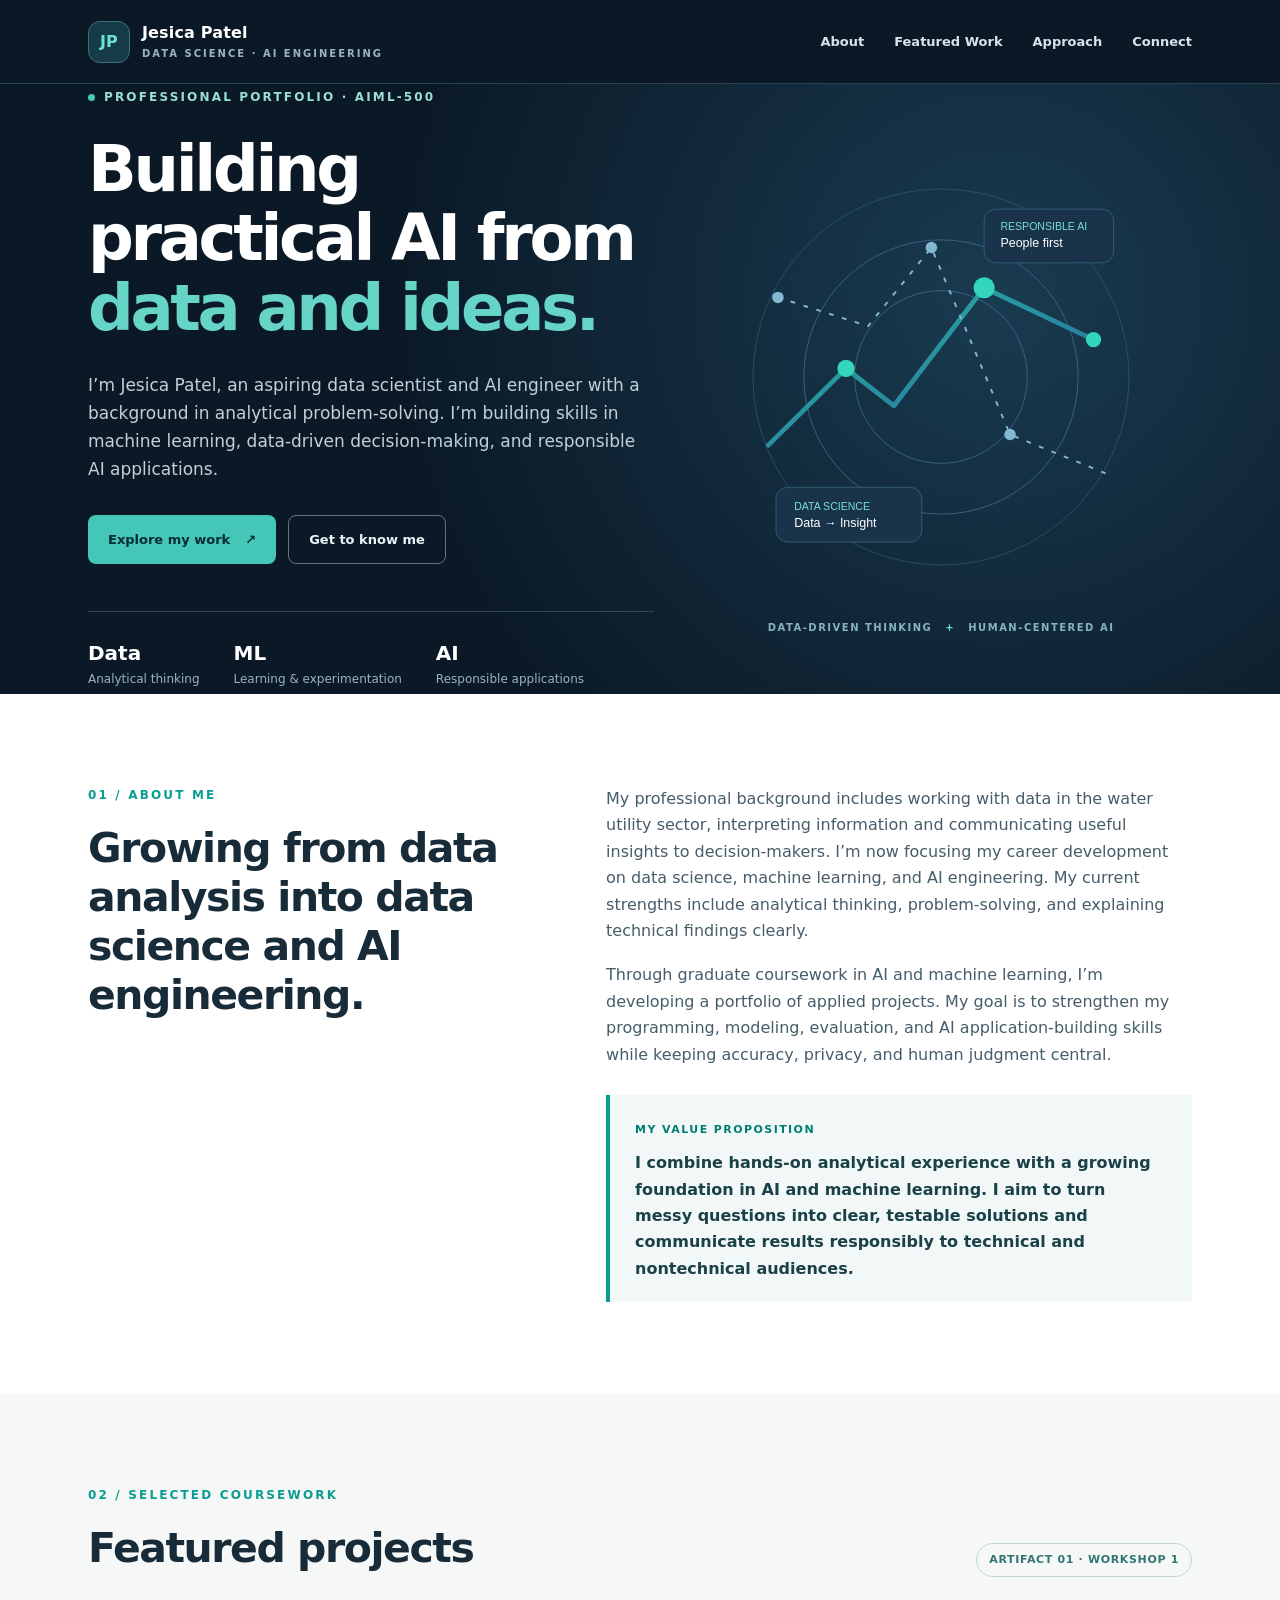
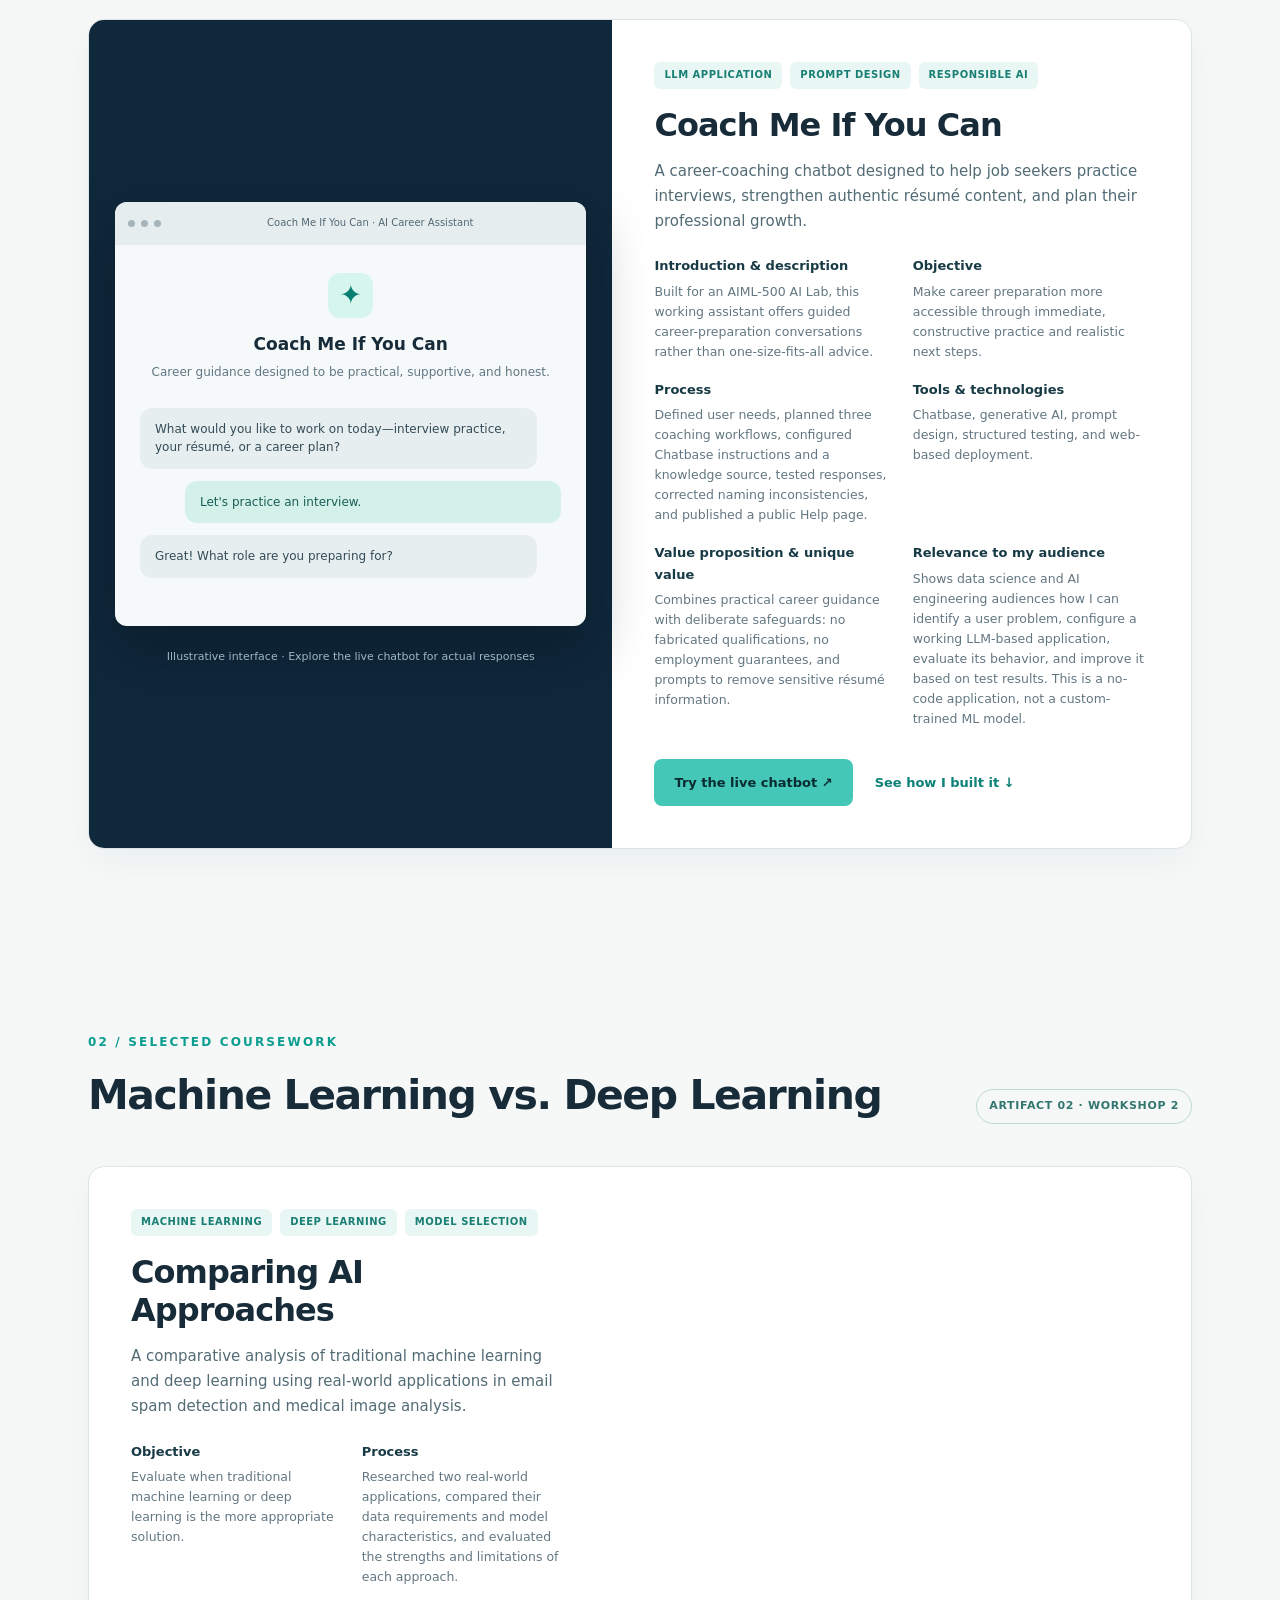
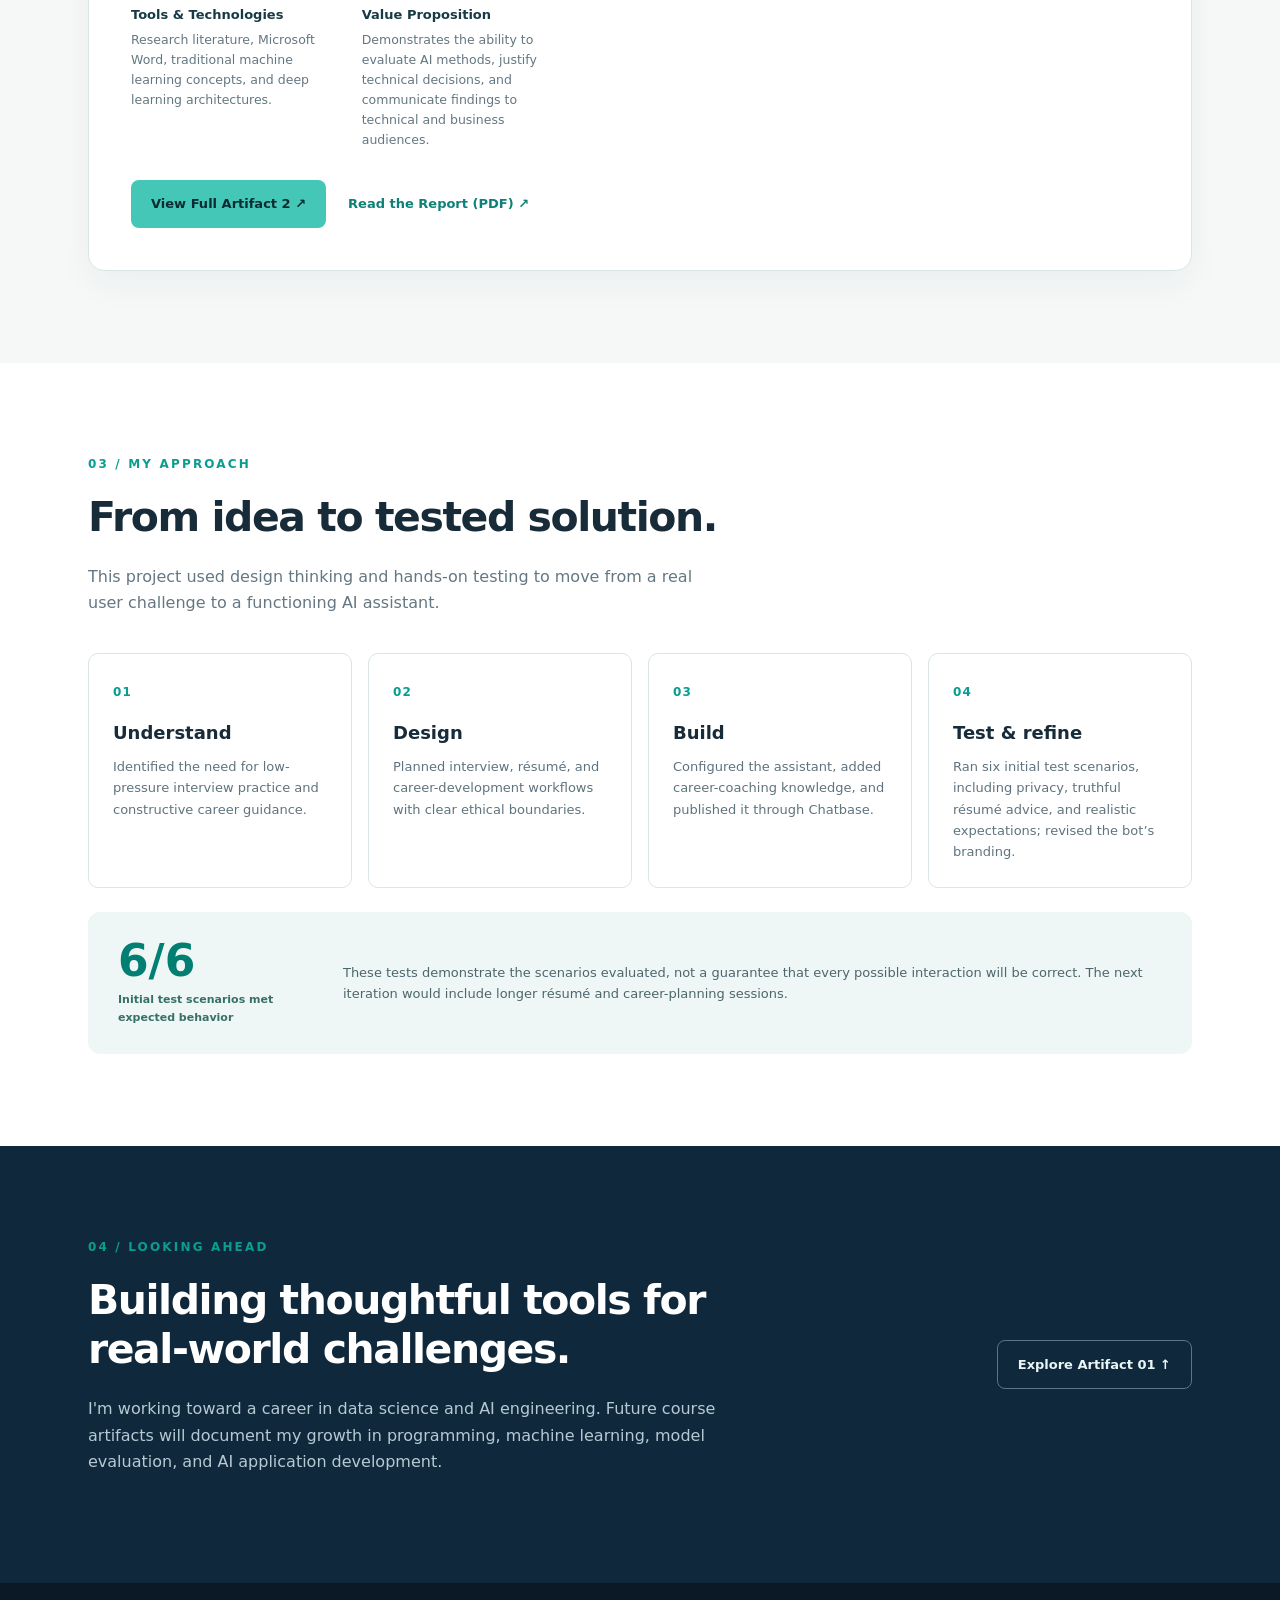
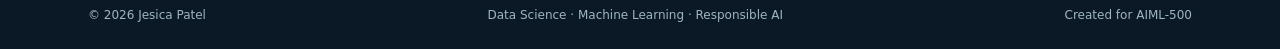
==== commit cc45aa33: "Update index.html" ====
--- a/index.html
+++ b/index.html
@@ -32,7 +32,90 @@
       </div>
     </section>
     <section class="section about" id="about"><div class="container split"><div><p class="section-kicker">01 / ABOUT ME</p><h2>Growing from data analysis into data science and AI engineering.</h2></div><div class="body-copy"><p>My professional background includes working with data in the water utility sector, interpreting information and communicating useful insights to decision-makers. I’m now focusing my career development on data science, machine learning, and AI engineering. My current strengths include analytical thinking, problem-solving, and explaining technical findings clearly.</p><p>Through graduate coursework in AI and machine learning, I’m developing a portfolio of applied projects. My goal is to strengthen my programming, modeling, evaluation, and AI application-building skills while keeping accuracy, privacy, and human judgment central.</p><div class="value"><span>MY VALUE PROPOSITION</span><p>I combine hands-on analytical experience with a growing foundation in AI and machine learning. I aim to turn messy questions into clear, testable solutions and communicate results responsibly to technical and nontechnical audiences.</p></div></div></div></section>
-    <section class="section work" id="work"><div class="container"><p class="section-kicker">02 / SELECTED COURSEWORK</p><div class="section-heading"><h2>Featured artifact</h2><span class="small-pill">ARTIFACT 01 · WORKSHOP 1</span></div><article class="project"><div class="project-visual"><div class="project-browser"><div class="browser-bar"><i></i><i></i><i></i><span>Coach Me If You Can · AI Career Assistant</span></div><div class="chat-demo"><div class="bot-icon">✦</div><div class="chat-title">Coach Me If You Can</div><p>Career guidance designed to be practical, supportive, and honest.</p><div class="bubble bot">What would you like to work on today—interview practice, your résumé, or a career plan?</div><div class="bubble user">Let's practice an interview.</div><div class="bubble bot">Great! What role are you preparing for?</div></div></div><div class="visual-note">Illustrative interface · Explore the live chatbot for actual responses</div></div><div class="project-content"><div class="tags"><span>LLM Application</span><span>Prompt Design</span><span>Responsible AI</span></div><h3>Coach Me If You Can</h3><p class="project-lead">A career-coaching chatbot designed to help job seekers practice interviews, strengthen authentic résumé content, and plan their professional growth.</p><div class="details"><div><h4>Introduction & description</h4><p>Built for an AIML-500 AI Lab, this working assistant offers guided career-preparation conversations rather than one-size-fits-all advice.</p></div><div><h4>Objective</h4><p>Make career preparation more accessible through immediate, constructive practice and realistic next steps.</p></div><div><h4>Process</h4><p>Defined user needs, planned three coaching workflows, configured Chatbase instructions and a knowledge source, tested responses, corrected naming inconsistencies, and published a public Help page.</p></div><div><h4>Tools & technologies</h4><p>Chatbase, generative AI, prompt design, structured testing, and web-based deployment.</p></div><div><h4>Value proposition & unique value</h4><p>Combines practical career guidance with deliberate safeguards: no fabricated qualifications, no employment guarantees, and prompts to remove sensitive résumé information.</p></div><div><h4>Relevance to my audience</h4><p>Shows data science and AI engineering audiences how I can identify a user problem, configure a working LLM-based application, evaluate its behavior, and improve it based on test results. This is a no-code application, not a custom-trained ML model.</p></div></div><div class="project-actions"><a class="btn primary" href="https://www.chatbase.co/HEnwsdvP9R_OY1_I5MzSU/help" target="_blank" rel="noopener noreferrer">Try the live chatbot ↗</a><a class="text-link" href="#approach">See how I built it ↓</a></div></div></article></div></section>
+    <section class="section work" id="work"><div class="container"><p class="section-kicker">02 / SELECTED COURSEWORK</p><div class="section-heading"><h2>Featured projects</h2><span class="small-pill">ARTIFACT 01 · WORKSHOP 1</span></div><article class="project"><div class="project-visual"><div class="project-browser"><div class="browser-bar"><i></i><i></i><i></i><span>Coach Me If You Can · AI Career Assistant</span></div><div class="chat-demo"><div class="bot-icon">✦</div><div class="chat-title">Coach Me If You Can</div><p>Career guidance designed to be practical, supportive, and honest.</p><div class="bubble bot">What would you like to work on today—interview practice, your résumé, or a career plan?</div><div class="bubble user">Let's practice an interview.</div><div class="bubble bot">Great! What role are you preparing for?</div></div></div><div class="visual-note">Illustrative interface · Explore the live chatbot for actual responses</div></div><div class="project-content"><div class="tags"><span>LLM Application</span><span>Prompt Design</span><span>Responsible AI</span></div><h3>Coach Me If You Can</h3><p class="project-lead">A career-coaching chatbot designed to help job seekers practice interviews, strengthen authentic résumé content, and plan their professional growth.</p><div class="details"><div><h4>Introduction & description</h4><p>Built for an AIML-500 AI Lab, this working assistant offers guided career-preparation conversations rather than one-size-fits-all advice.</p></div><div><h4>Objective</h4><p>Make career preparation more accessible through immediate, constructive practice and realistic next steps.</p></div><div><h4>Process</h4><p>Defined user needs, planned three coaching workflows, configured Chatbase instructions and a knowledge source, tested responses, corrected naming inconsistencies, and published a public Help page.</p></div><div><h4>Tools & technologies</h4><p>Chatbase, generative AI, prompt design, structured testing, and web-based deployment.</p></div><div><h4>Value proposition & unique value</h4><p>Combines practical career guidance with deliberate safeguards: no fabricated qualifications, no employment guarantees, and prompts to remove sensitive résumé information.</p></div><div><h4>Relevance to my audience</h4><p>Shows data science and AI engineering audiences how I can identify a user problem, configure a working LLM-based application, evaluate its behavior, and improve it based on test results. This is a no-code application, not a custom-trained ML model.</p></div></div><div class="project-actions"><a class="btn primary" href="https://www.chatbase.co/HEnwsdvP9R_OY1_l5MzSU/help" target="_blank" rel="noopener noreferrer">Try the live chatbot ↗</a><a class="text-link" href="#approach">See how I built it ↓</a></div></div></article></div></section>
+    
+<!-- ARTIFACT 2: MACHINE LEARNING VS. DEEP LEARNING -->
+<section class="section work" id="artifact-2">
+  <div class="container">
+    <p class="section-kicker">02 / SELECTED COURSEWORK</p>
+
+    <div class="section-heading">
+      <h2>Machine Learning vs. Deep Learning</h2>
+      <span class="small-pill">ARTIFACT 02 · WORKSHOP 2</span>
+    </div>
+
+    <article class="project">
+      <div class="project-content">
+        <div class="tags">
+          <span>Machine Learning</span>
+          <span>Deep Learning</span>
+          <span>Model Selection</span>
+        </div>
+
+        <h3>Comparing AI Approaches</h3>
+
+        <p class="project-lead">
+          A comparative analysis of traditional machine learning
+          and deep learning using real-world applications in
+          email spam detection and medical image analysis.
+        </p>
+
+        <div class="details">
+          <div>
+            <h4>Objective</h4>
+            <p>
+              Evaluate when traditional machine learning or deep
+              learning is the more appropriate solution.
+            </p>
+          </div>
+
+          <div>
+            <h4>Process</h4>
+            <p>
+              Researched two real-world applications, compared
+              their data requirements and model characteristics,
+              and evaluated the strengths and limitations
+              of each approach.
+            </p>
+          </div>
+
+          <div>
+            <h4>Tools &amp; Technologies</h4>
+            <p>
+              Research literature, Microsoft Word, traditional
+              machine learning concepts, and deep learning
+              architectures.
+            </p>
+          </div>
+
+          <div>
+            <h4>Value Proposition</h4>
+            <p>
+              Demonstrates the ability to evaluate AI methods,
+              justify technical decisions, and communicate
+              findings to technical and business audiences.
+            </p>
+          </div>
+        </div>
+
+        <div class="project-actions">
+          <a class="btn primary"
+             href="./artifact-2.html">
+            View Full Artifact 2 ↗
+          </a>
+
+          <a class="text-link"
+             href="./AIML500_ML_vs_DL_Rubric_Revised.pdf"
+             target="_blank"
+             rel="noopener noreferrer">
+            Read the Report (PDF) ↗
+          </a>
+        </div>
+      </div>
+    </article>
+  </div>
+</section>
+
     <section class="section process" id="approach"><div class="container"><p class="section-kicker">03 / MY APPROACH</p><h2>From idea to tested solution.</h2><p class="intro">This project used design thinking and hands-on testing to move from a real user challenge to a functioning AI assistant.</p><div class="steps"><div><b>01</b><h3>Understand</h3><p>Identified the need for low-pressure interview practice and constructive career guidance.</p></div><div><b>02</b><h3>Design</h3><p>Planned interview, résumé, and career-development workflows with clear ethical boundaries.</p></div><div><b>03</b><h3>Build</h3><p>Configured the assistant, added career-coaching knowledge, and published it through Chatbase.</p></div><div><b>04</b><h3>Test & refine</h3><p>Ran six initial test scenarios, including privacy, truthful résumé advice, and realistic expectations; revised the bot’s branding.</p></div></div><div class="outcome"><div><span class="outcome-number">6/6</span><span class="outcome-label">Initial test scenarios met expected behavior</span></div><p>These tests demonstrate the scenarios evaluated, not a guarantee that every possible interaction will be correct. The next iteration would include longer résumé and career-planning sessions.</p></div></div></section>
     <section class="section contact" id="contact"><div class="container contact-inner"><div><p class="section-kicker">04 / LOOKING AHEAD</p><h2>Building thoughtful tools for real-world challenges.</h2><p>I'm working toward a career in data science and AI engineering. Future course artifacts will document my growth in programming, machine learning, model evaluation, and AI application development.</p></div><a class="btn ghost light" href="#work">Explore Artifact 01 ↑</a></div></section>
   </main>
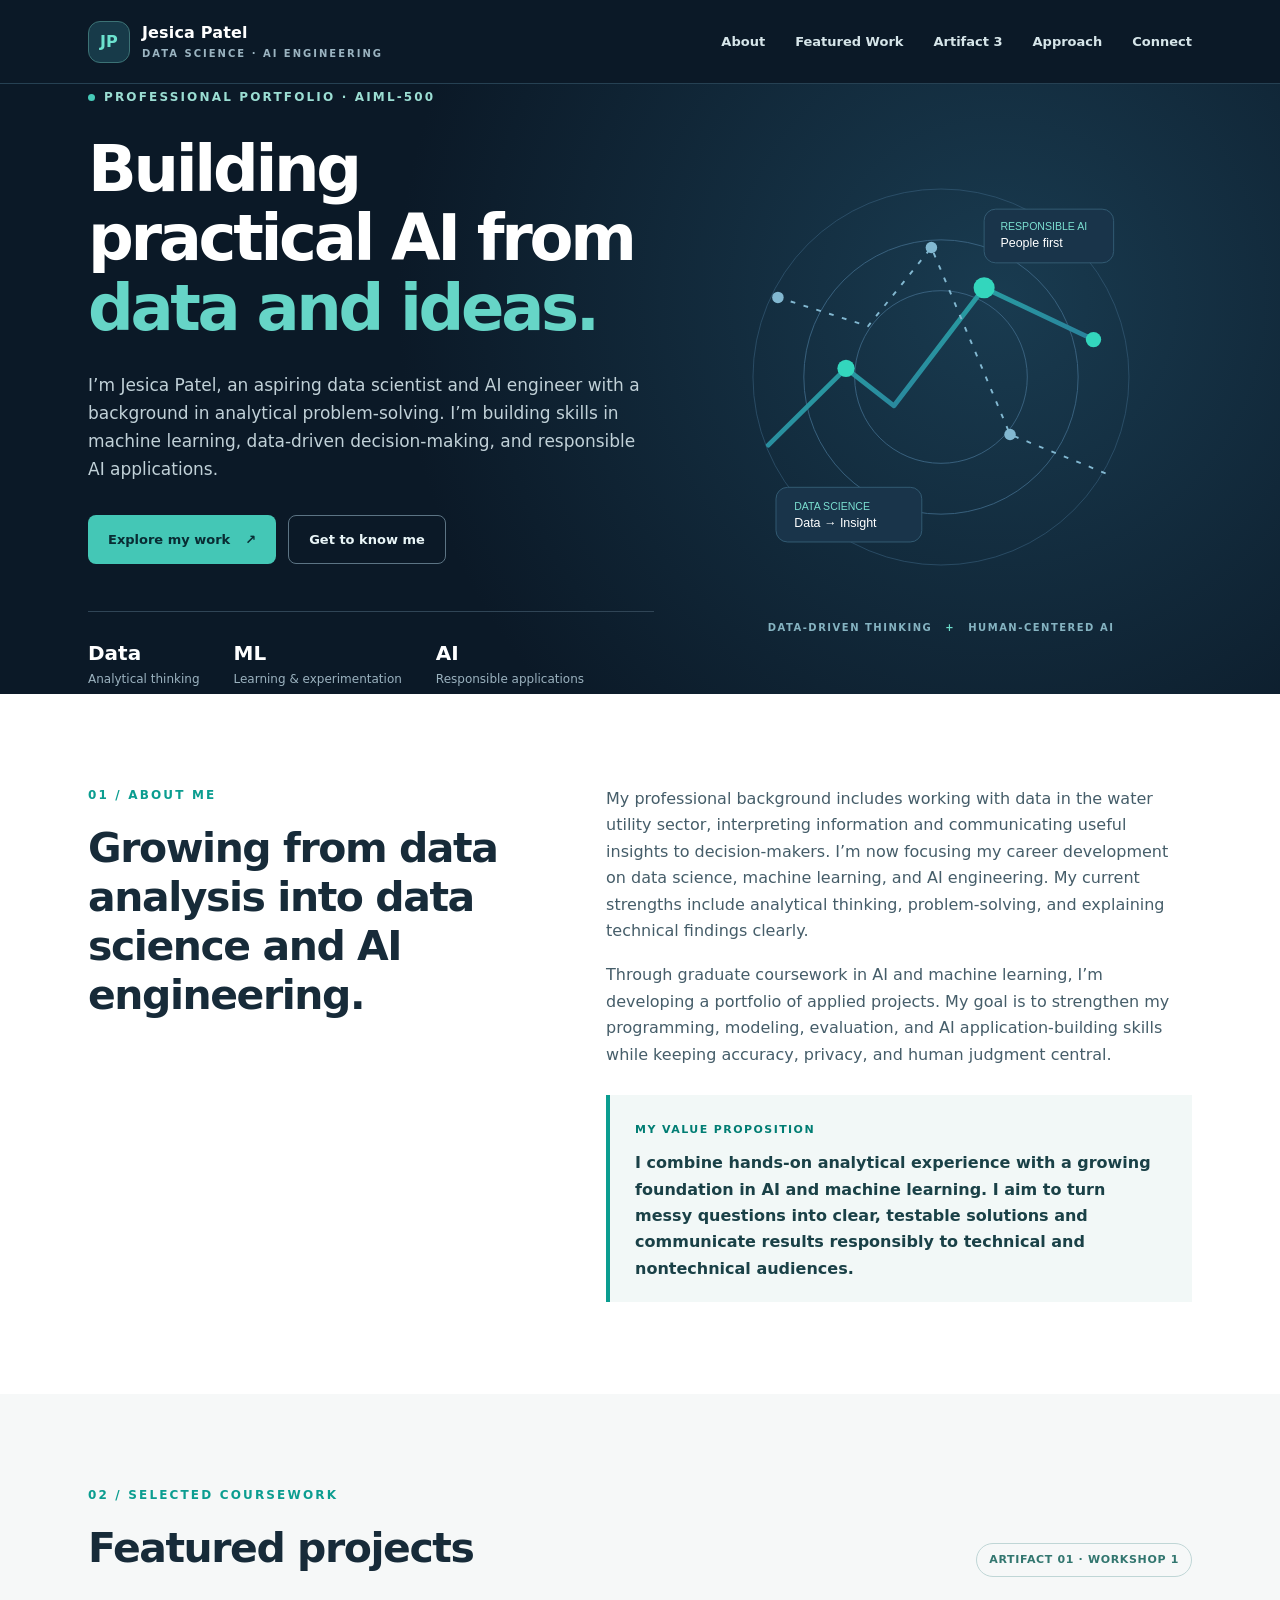
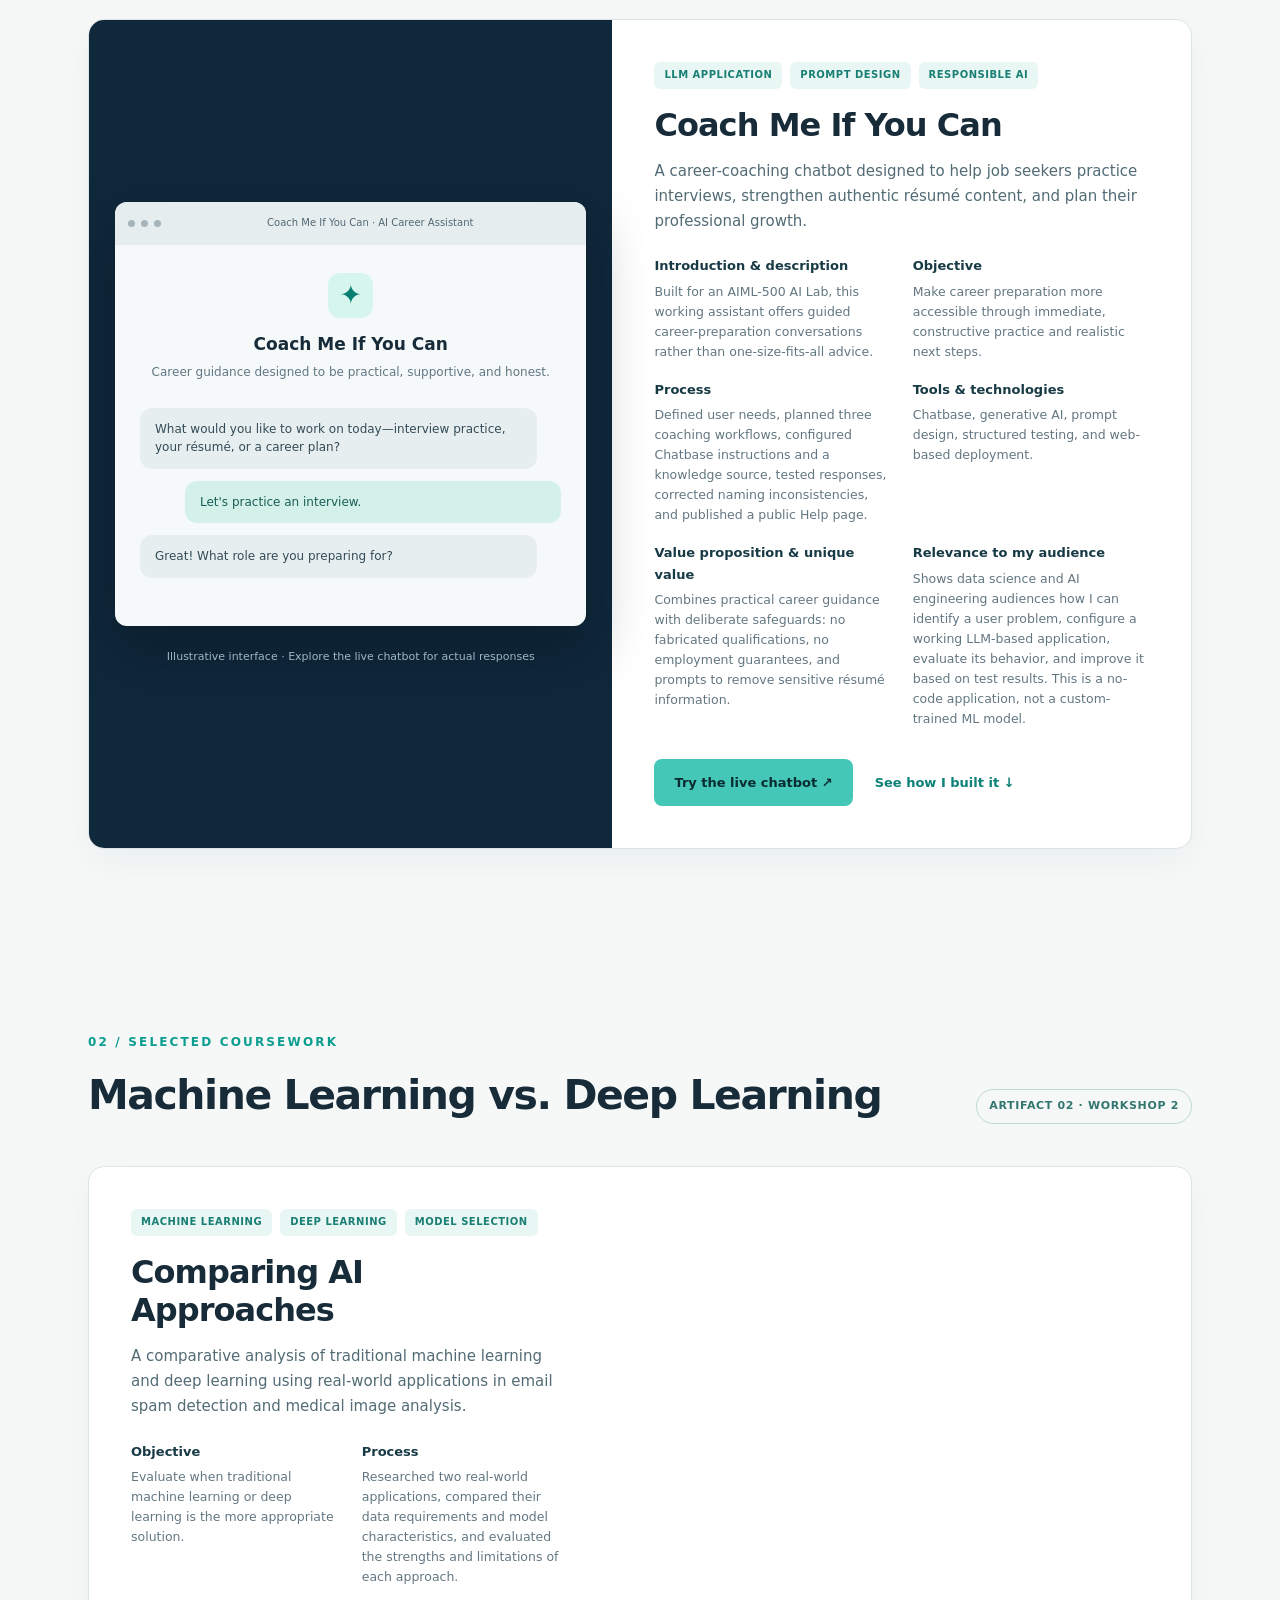
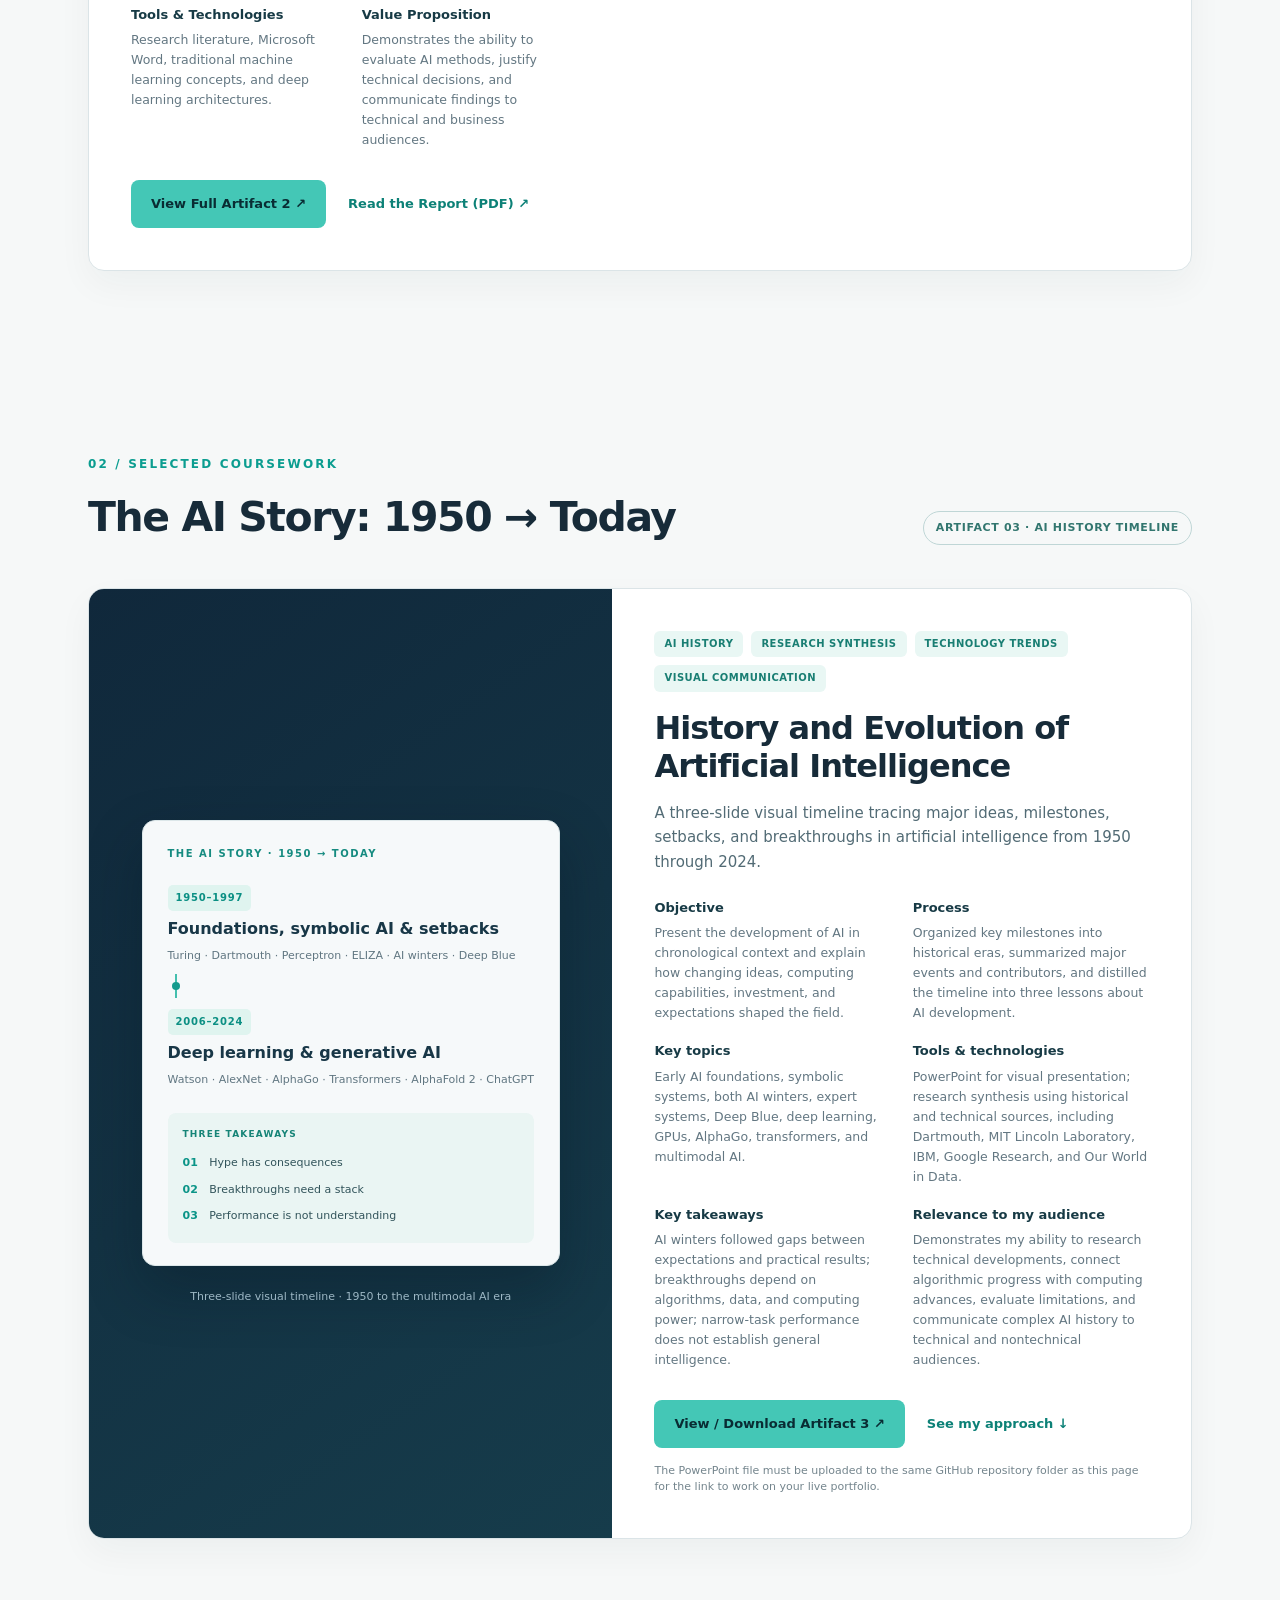
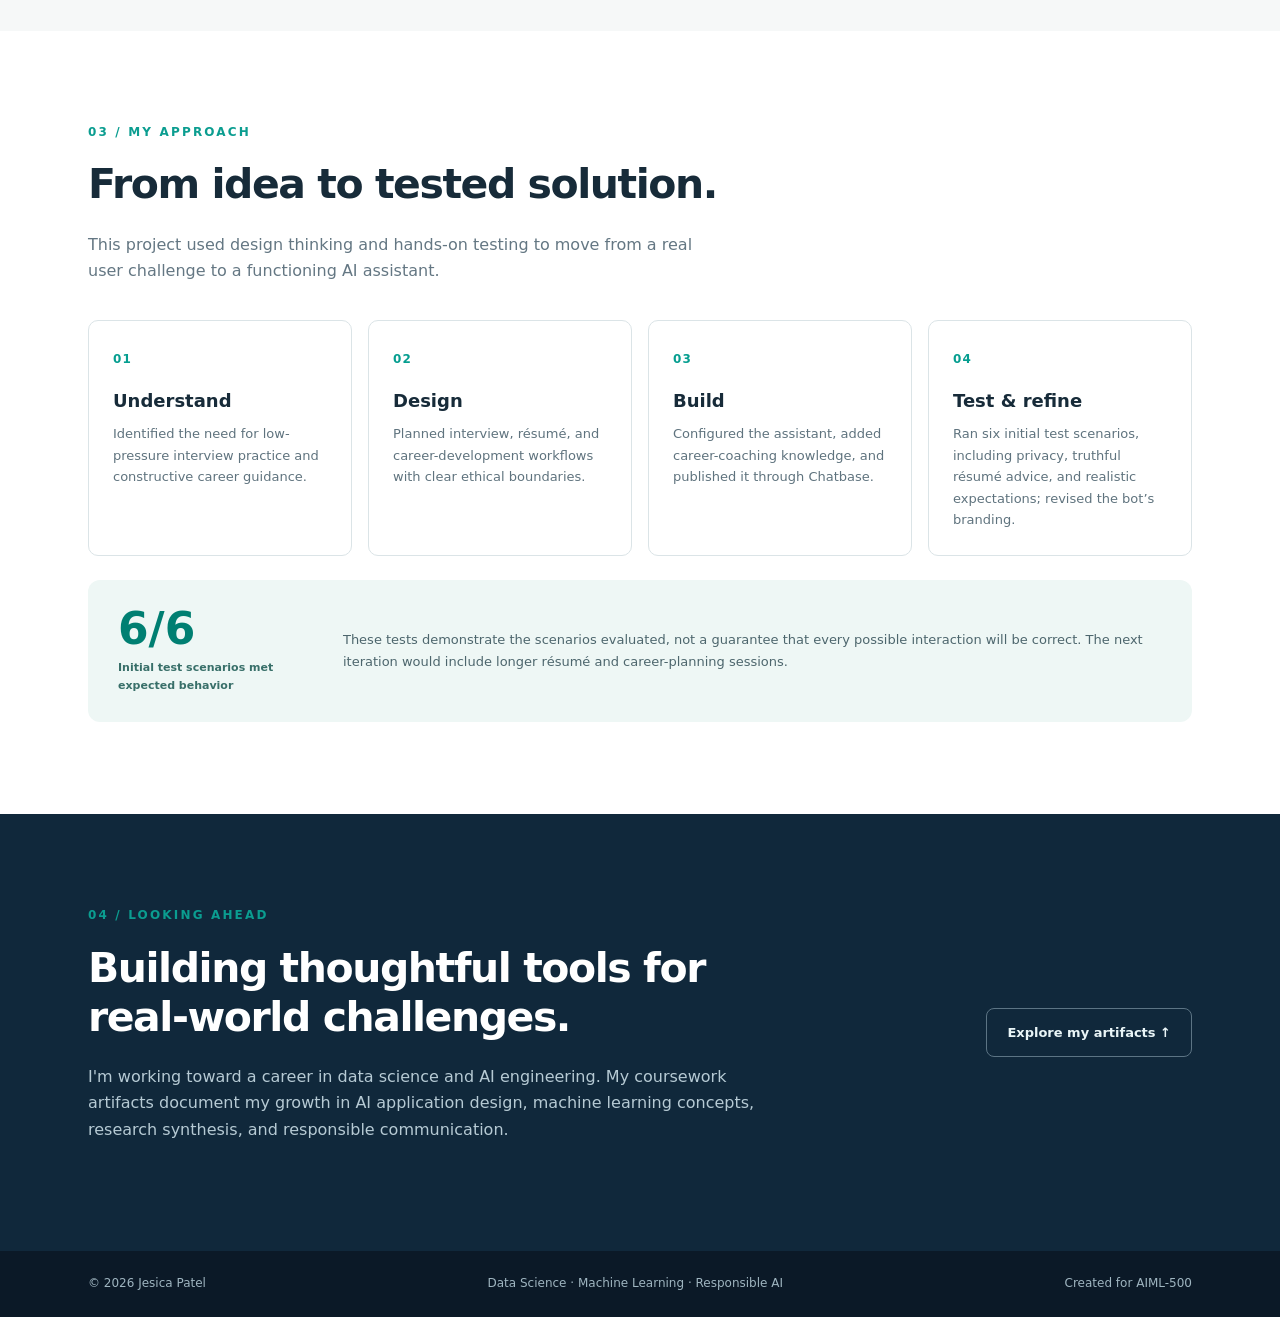
==== commit b9c5a320: "Add files via upload" ====
--- a/index.html
+++ b/index.html
@@ -12,7 +12,7 @@
   <header class="site-header">
     <div class="container nav-wrap">
       <a class="brand" href="#home" aria-label="Jesica Patel home"><span class="brand-mark">JP</span><span>Jesica Patel<span class="brand-sub">DATA SCIENCE · AI ENGINEERING</span></span></a>
-      <nav aria-label="Main navigation"><a href="#about">About</a><a href="#work">Featured Work</a><a href="#approach">Approach</a><a href="#contact">Connect</a></nav>
+      <nav aria-label="Main navigation"><a href="#about">About</a><a href="#work">Featured Work</a><a href="#artifact-3">Artifact 3</a><a href="#approach">Approach</a><a href="#contact">Connect</a></nav>
     </div>
   </header>
   <main id="main">
@@ -116,8 +116,92 @@
   </div>
 </section>
 
+    <!-- ARTIFACT 3: HISTORY AND EVOLUTION OF ARTIFICIAL INTELLIGENCE -->
+    <section class="section work" id="artifact-3">
+      <div class="container">
+        <p class="section-kicker">02 / SELECTED COURSEWORK</p>
+        <div class="section-heading">
+          <h2>The AI Story: 1950 → Today</h2>
+          <span class="small-pill">ARTIFACT 03 · AI HISTORY TIMELINE</span>
+        </div>
+
+        <article class="project artifact-three">
+          <div class="project-visual timeline-visual">
+            <div class="timeline-preview">
+              <p class="timeline-label">THE AI STORY · 1950 → TODAY</p>
+              <div class="timeline-era">
+                <span class="timeline-year">1950–1997</span>
+                <strong>Foundations, symbolic AI & setbacks</strong>
+                <p>Turing · Dartmouth · Perceptron · ELIZA · AI winters · Deep Blue</p>
+              </div>
+              <div class="timeline-line"><span></span></div>
+              <div class="timeline-era">
+                <span class="timeline-year">2006–2024</span>
+                <strong>Deep learning & generative AI</strong>
+                <p>Watson · AlexNet · AlphaGo · Transformers · AlphaFold 2 · ChatGPT</p>
+              </div>
+              <div class="timeline-takeaway">
+                <span>THREE TAKEAWAYS</span>
+                <div><b>01</b> Hype has consequences</div>
+                <div><b>02</b> Breakthroughs need a stack</div>
+                <div><b>03</b> Performance is not understanding</div>
+              </div>
+            </div>
+            <div class="visual-note">Three-slide visual timeline · 1950 to the multimodal AI era</div>
+          </div>
+
+          <div class="project-content">
+            <div class="tags">
+              <span>AI History</span>
+              <span>Research Synthesis</span>
+              <span>Technology Trends</span>
+              <span>Visual Communication</span>
+            </div>
+            <h3>History and Evolution of Artificial Intelligence</h3>
+            <p class="project-lead">
+              A three-slide visual timeline tracing major ideas, milestones, setbacks,
+              and breakthroughs in artificial intelligence from 1950 through 2024.
+            </p>
+
+            <div class="details">
+              <div>
+                <h4>Objective</h4>
+                <p>Present the development of AI in chronological context and explain how changing ideas, computing capabilities, investment, and expectations shaped the field.</p>
+              </div>
+              <div>
+                <h4>Process</h4>
+                <p>Organized key milestones into historical eras, summarized major events and contributors, and distilled the timeline into three lessons about AI development.</p>
+              </div>
+              <div>
+                <h4>Key topics</h4>
+                <p>Early AI foundations, symbolic systems, both AI winters, expert systems, Deep Blue, deep learning, GPUs, AlphaGo, transformers, and multimodal AI.</p>
+              </div>
+              <div>
+                <h4>Tools & technologies</h4>
+                <p>PowerPoint for visual presentation; research synthesis using historical and technical sources, including Dartmouth, MIT Lincoln Laboratory, IBM, Google Research, and Our World in Data.</p>
+              </div>
+              <div>
+                <h4>Key takeaways</h4>
+                <p>AI winters followed gaps between expectations and practical results; breakthroughs depend on algorithms, data, and computing power; narrow-task performance does not establish general intelligence.</p>
+              </div>
+              <div>
+                <h4>Relevance to my audience</h4>
+                <p>Demonstrates my ability to research technical developments, connect algorithmic progress with computing advances, evaluate limitations, and communicate complex AI history to technical and nontechnical audiences.</p>
+              </div>
+            </div>
+
+            <div class="project-actions">
+              <a class="btn primary" href="./AIML500_AI_History_Timeline%20(1).pptx" target="_blank" rel="noopener noreferrer">View / Download Artifact 3 ↗</a>
+              <a class="text-link" href="#approach">See my approach ↓</a>
+            </div>
+            <p class="artifact-note">The PowerPoint file must be uploaded to the same GitHub repository folder as this page for the link to work on your live portfolio.</p>
+          </div>
+        </article>
+      </div>
+    </section>
+
     <section class="section process" id="approach"><div class="container"><p class="section-kicker">03 / MY APPROACH</p><h2>From idea to tested solution.</h2><p class="intro">This project used design thinking and hands-on testing to move from a real user challenge to a functioning AI assistant.</p><div class="steps"><div><b>01</b><h3>Understand</h3><p>Identified the need for low-pressure interview practice and constructive career guidance.</p></div><div><b>02</b><h3>Design</h3><p>Planned interview, résumé, and career-development workflows with clear ethical boundaries.</p></div><div><b>03</b><h3>Build</h3><p>Configured the assistant, added career-coaching knowledge, and published it through Chatbase.</p></div><div><b>04</b><h3>Test & refine</h3><p>Ran six initial test scenarios, including privacy, truthful résumé advice, and realistic expectations; revised the bot’s branding.</p></div></div><div class="outcome"><div><span class="outcome-number">6/6</span><span class="outcome-label">Initial test scenarios met expected behavior</span></div><p>These tests demonstrate the scenarios evaluated, not a guarantee that every possible interaction will be correct. The next iteration would include longer résumé and career-planning sessions.</p></div></div></section>
-    <section class="section contact" id="contact"><div class="container contact-inner"><div><p class="section-kicker">04 / LOOKING AHEAD</p><h2>Building thoughtful tools for real-world challenges.</h2><p>I'm working toward a career in data science and AI engineering. Future course artifacts will document my growth in programming, machine learning, model evaluation, and AI application development.</p></div><a class="btn ghost light" href="#work">Explore Artifact 01 ↑</a></div></section>
+    <section class="section contact" id="contact"><div class="container contact-inner"><div><p class="section-kicker">04 / LOOKING AHEAD</p><h2>Building thoughtful tools for real-world challenges.</h2><p>I'm working toward a career in data science and AI engineering. My coursework artifacts document my growth in AI application design, machine learning concepts, research synthesis, and responsible communication.</p></div><a class="btn ghost light" href="#work">Explore my artifacts ↑</a></div></section>
   </main>
   <footer><div class="container footer-inner"><span>© <span id="year">2026</span> Jesica Patel</span><span>Data Science · Machine Learning · Responsible AI</span><span>Created for AIML-500</span></div></footer>
   <script src="script.js"></script>
--- a/styles.css
+++ b/styles.css
@@ -1 +1,19 @@
 :root{--navy:#0b1927;--navy2:#11283a;--ink:#172b39;--muted:#61717c;--teal:#0b9d90;--paper:#f6f8f8;--line:#dbe4e7}*{box-sizing:border-box}html{scroll-behavior:smooth}body{margin:0;font-family:Inter,ui-sans-serif,system-ui,-apple-system,"Segoe UI",sans-serif;color:var(--ink);background:#fff;line-height:1.65}a{color:inherit}a:focus-visible{outline:3px solid #28bfae;outline-offset:4px}.container{max-width:1160px;margin:auto;padding:0 28px}.skip{position:absolute;top:-80px;left:20px;background:#fff;padding:12px;z-index:20}.skip:focus{top:15px}.site-header{background:var(--navy);border-bottom:1px solid #264153;position:sticky;top:0;z-index:10}.nav-wrap{min-height:83px;display:flex;align-items:center;justify-content:space-between;gap:20px}.brand{display:flex;align-items:center;gap:12px;color:#fff;text-decoration:none;font-size:16px;font-weight:750;letter-spacing:.01em;line-height:1.1}.brand-mark{display:grid;place-items:center;width:42px;height:42px;background:#173a49;border:1px solid #3c7275;border-radius:12px;color:#6ce2cf}.brand-sub{display:block;color:#9bb4c1;font-size:10px;letter-spacing:.2em;margin-top:7px}.site-header nav{display:flex;gap:30px}.site-header nav a{color:#d6e5e9;text-decoration:none;font-size:13px;font-weight:600}.site-header nav a:hover{color:#62d7c8}.hero{background:radial-gradient(circle at 78% 35%,#193b50 0%,#0b1927 56%);color:white;overflow:hidden}.hero-grid{display:grid;grid-template-columns:1.06fr .94fr;align-items:center;min-height:610px;gap:36px}.eyebrow,.section-kicker{font-size:12px;font-weight:800;letter-spacing:.18em}.eyebrow{color:#9bded3;display:flex;align-items:center;gap:9px}.dot{width:7px;height:7px;background:#47cbb9;border-radius:50%}.hero h1{font-size:clamp(40px,5vw,68px);letter-spacing:-.052em;line-height:1.09;max-width:670px;margin:27px 0}.hero h1 em{font-style:normal;color:#66d5c7}.lead{font-size:17px;color:#c1d1d8;max-width:580px}.actions{display:flex;flex-wrap:wrap;gap:12px;margin:32px 0 47px}.btn{display:inline-flex;align-items:center;justify-content:center;gap:15px;padding:13px 20px;border-radius:8px;text-decoration:none;font-size:13px;font-weight:800;transition:transform .2s,background .2s}.btn:hover{transform:translateY(-2px)}.primary{background:#44c7b6;color:#092c33}.primary:hover{background:#6fe0d0}.ghost{border:1px solid #5c7484;color:#e9f5f7}.ghost:hover{background:#1d3a4b}.hero-stats{display:flex;gap:34px;border-top:1px solid #304556;padding-top:25px}.hero-stats div{display:flex;flex-direction:column}.hero-stats strong{font-size:20px;color:#fff}.hero-stats span{color:#9bb2bf;font-size:12px}.hero-art{position:relative}.hero-art svg{width:100%;max-height:470px}.art-caption{color:#85b3c1;text-align:center;font-size:10px;letter-spacing:.15em;font-weight:800}.art-caption span{color:#6cddca;margin:0 8px}.section{padding:92px 0}.section-kicker{color:var(--teal);margin:0 0 18px}.section h2{font-size:clamp(30px,3.2vw,44px);line-height:1.2;letter-spacing:-.035em;margin:0 0 22px}.split{display:grid;grid-template-columns:.85fr 1.15fr;gap:85px}.body-copy p{margin:0 0 18px;color:#455d69}.value{border-left:4px solid var(--teal);background:#f2f8f7;padding:20px 25px;margin-top:27px}.value span{font-size:11px;color:#007d73;font-weight:800;letter-spacing:.13em}.value p{font-size:16px;color:#1a4147;font-weight:600;margin:9px 0 0}.work{background:var(--paper)}.section-heading{display:flex;align-items:center;justify-content:space-between;gap:20px;margin-bottom:24px}.small-pill{border:1px solid #bfd6d6;border-radius:100px;padding:7px 12px;font-size:11px;font-weight:800;color:#32766f;letter-spacing:.06em}.project{display:grid;grid-template-columns:.95fr 1.05fr;background:white;border:1px solid var(--line);border-radius:16px;overflow:hidden;box-shadow:0 14px 35px rgba(16,44,57,.045)}.project-visual{background:#10283b;padding:45px 26px;display:flex;flex-direction:column;justify-content:center}.project-browser{background:#f6f9fa;border-radius:12px;overflow:hidden;box-shadow:0 24px 55px #06152277}.browser-bar{background:#e5edef;display:flex;align-items:center;gap:6px;padding:13px}.browser-bar i{width:7px;height:7px;border-radius:50%;background:#a5b5bb}.browser-bar span{margin:auto;font-size:10px;color:#536874}.chat-demo{padding:28px 25px 36px}.bot-icon{background:#d6f5ed;color:#087f72;border-radius:12px;width:45px;height:45px;display:grid;place-items:center;font-size:27px;margin:auto}.chat-title{text-align:center;font-weight:800;font-size:17px;margin-top:12px}.chat-demo>p{text-align:center;font-size:12px;color:#607783;margin:5px 0 25px}.bubble{font-size:12px;line-height:1.55;padding:12px 15px;border-radius:12px;margin-bottom:12px;max-width:95%}.bubble.bot{background:#e7eef0;color:#334b56;margin-right:24px}.bubble.user{background:#d4f1e9;color:#185d54;margin-left:45px}.visual-note{font-size:11px;text-align:center;color:#9db8c5;margin-top:22px}.project-content{padding:42px}.tags{display:flex;flex-wrap:wrap;gap:8px}.tags span{background:#e9f7f4;color:#197e73;padding:5px 10px;border-radius:6px;font-size:10px;font-weight:800;text-transform:uppercase;letter-spacing:.05em}.project h3{font-size:32px;line-height:1.2;margin:17px 0 10px;letter-spacing:-.03em}.project-lead{font-size:15px;color:#526b75}.details{display:grid;grid-template-columns:1fr 1fr;gap:17px 22px;margin:22px 0 30px}.details h4{font-size:13px;margin:0 0 5px;color:#173a45}.details p{font-size:12.5px;line-height:1.6;margin:0;color:#637782}.project-actions{display:flex;align-items:center;gap:22px;flex-wrap:wrap}.text-link{color:#0c8177;font-size:13px;font-weight:800;text-decoration:none}.process{background:#fff}.intro{color:#647783;max-width:640px;margin-bottom:36px}.steps{display:grid;grid-template-columns:repeat(4,1fr);gap:16px}.steps>div{border:1px solid var(--line);border-radius:10px;padding:24px}.steps b{font-size:12px;color:#069e90;letter-spacing:.1em}.steps h3{font-size:18px;margin:14px 0 8px}.steps p{font-size:13px;color:#5f737e;margin:0}.outcome{margin-top:24px;background:#eef7f5;padding:27px 30px;border-radius:12px;display:flex;gap:45px;align-items:center}.outcome>div{min-width:165px;display:flex;flex-direction:column}.outcome-number{font-size:44px;font-weight:850;color:#007f72;line-height:1}.outcome-label{font-size:11px;color:#386f69;font-weight:700;margin-top:8px}.outcome p{margin:0;color:#4d666d;font-size:13px}.contact{background:#10283b;color:#fff}.contact-inner{display:flex;justify-content:space-between;gap:35px;align-items:center}.contact h2{max-width:620px}.contact p:not(.section-kicker){max-width:670px;color:#b6cad4}.light{white-space:nowrap}footer{background:#0b1927;color:#9fb5c0;padding:23px 0;font-size:12px}.footer-inner{display:flex;justify-content:space-between;gap:20px}@media(max-width:950px){.hero-grid,.split,.project{grid-template-columns:1fr}.hero-grid{padding-top:75px;padding-bottom:60px}.hero-art{max-width:550px;margin:auto}.split{gap:20px}.project-visual{min-height:440px}.steps{grid-template-columns:repeat(2,1fr)}}@media(max-width:600px){.container{padding:0 20px}.nav-wrap{flex-direction:column;align-items:flex-start;padding-top:15px;padding-bottom:15px;gap:13px}.site-header nav{gap:17px;flex-wrap:wrap}.site-header nav a{font-size:12px}.hero-grid{padding-top:60px}.hero-stats{gap:20px}.section{padding:65px 0}.section-heading{align-items:flex-start;flex-direction:column}.project-content{padding:27px 22px}.project-visual{padding:30px 16px}.details,.steps{grid-template-columns:1fr}.outcome,.contact-inner{flex-direction:column;align-items:flex-start;gap:16px}.footer-inner{flex-direction:column;gap:5px}.hero-art svg{max-height:320px}}
+
+
+/* Artifact 3: AI history timeline preview */
+.timeline-visual{background:linear-gradient(145deg,#10283b,#163c4b)}
+.timeline-preview{max-width:470px;margin:0 auto;background:#f6f9fa;border:1px solid #dce7e9;border-radius:13px;padding:25px 25px 22px;color:#173443;box-shadow:0 24px 55px #06152255}
+.timeline-label{font-size:10px;letter-spacing:.15em;font-weight:850;color:#168b80;margin:0 0 20px}
+.timeline-era{padding:0 0 6px}
+.timeline-year{display:inline-block;font-size:10px;font-weight:850;letter-spacing:.08em;color:#0b8f83;background:#dff4ef;border-radius:5px;padding:5px 8px;margin-bottom:8px}
+.timeline-era strong{display:block;font-size:16px;line-height:1.3;color:#183747}
+.timeline-era p{font-size:11px;line-height:1.6;color:#607681;margin:7px 0 0}
+.timeline-line{height:24px;margin:3px 0 9px 7px;border-left:2px solid #44bfae;position:relative}
+.timeline-line span{position:absolute;left:-5px;top:8px;width:8px;height:8px;border-radius:50%;background:#159b8d}
+.timeline-takeaway{margin-top:18px;padding:14px 15px;background:#eaf5f3;border-radius:8px}
+.timeline-takeaway>span{display:block;font-size:9px;font-weight:850;letter-spacing:.13em;color:#168477;margin-bottom:9px}
+.timeline-takeaway div{font-size:11px;color:#31535a;padding:4px 0}
+.timeline-takeaway b{color:#0b9487;margin-right:8px}
+.artifact-note{font-size:11px;line-height:1.5;color:#74858d;margin:15px 0 0}
+@media(max-width:600px){.timeline-preview{padding:20px 18px}.timeline-era strong{font-size:15px}}
